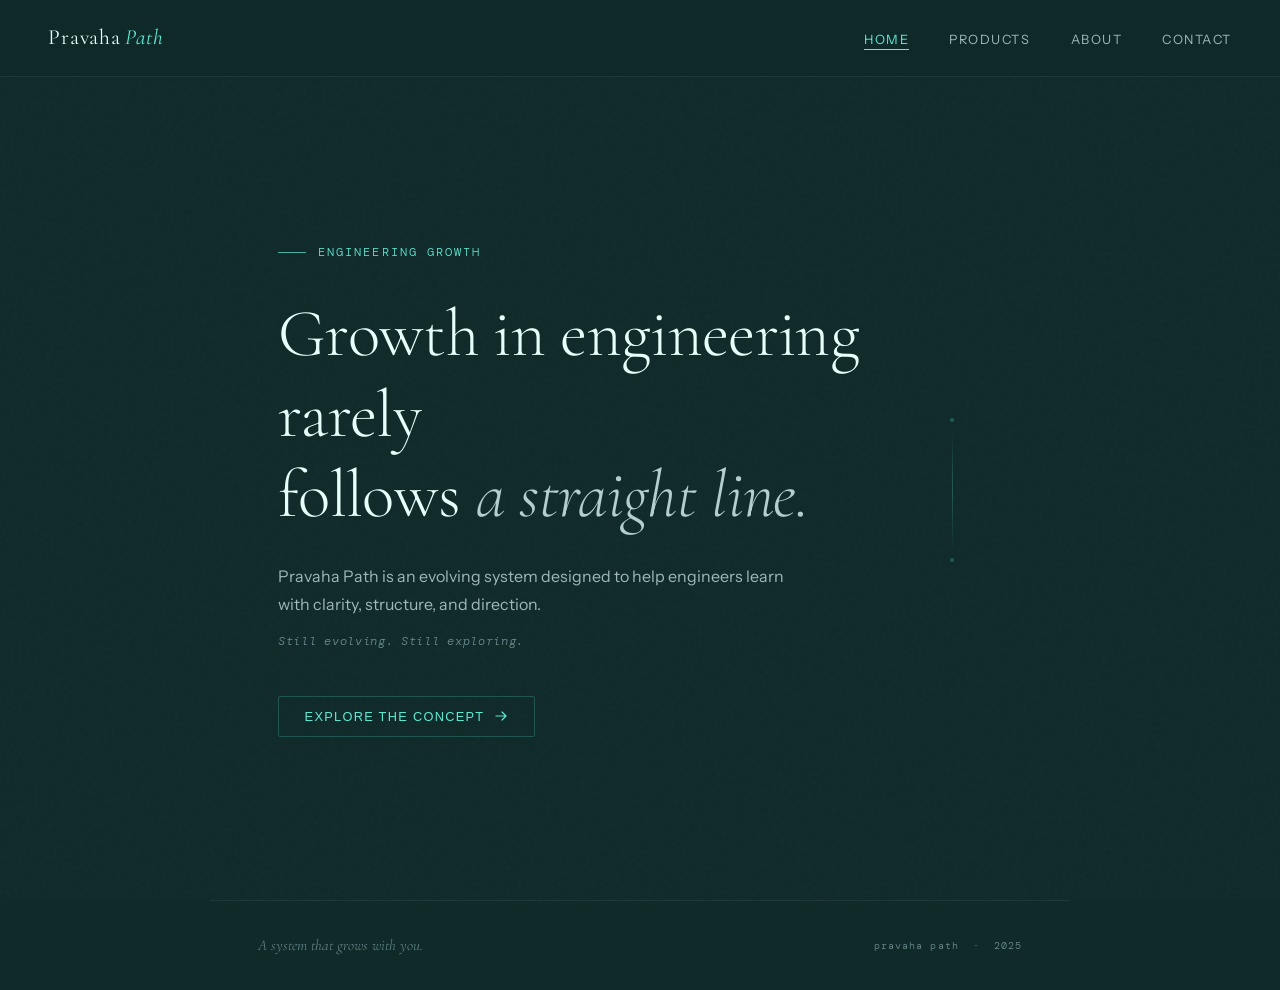
==== index.html @ e217cc65 "Update" ====
<!DOCTYPE html>
<html lang="en">
<head>
  <meta charset="UTF-8" />
  <meta name="viewport" content="width=device-width, initial-scale=1.0" />
  <title>Pravaha Path — Engineering Growth</title>
  <link rel="preconnect" href="https://fonts.googleapis.com" />
  <link rel="preconnect" href="https://fonts.gstatic.com" crossorigin />
  <link href="https://fonts.googleapis.com/css2?family=Cormorant+Garamond:ital,wght@0,300;0,400;0,500;1,300;1,400&family=DM+Mono:ital,wght@0,300;0,400;1,300&family=Instrument+Sans:wght@300;400;500&display=swap" rel="stylesheet" />

  <style>
    *, *::before, *::after {
      box-sizing: border-box;
      margin: 0;
      padding: 0;
    }

    :root {
      --bg:        #102A2A;
      --surface:   #163636;
      --surface2:  #122f2f;
      --border:    rgba(148, 163, 184, 0.12);
      --accent:    #5EEAD4;
      --accent-dim:#3ecfb8;
      --muted:     #9FB7B9;
      --muted2:    #6B8C8E;
      --text:      #E6FFFA;
      --text-soft: #B2CECE;
      --glow:      rgba(94, 234, 212, 0.06);
    }

    html { scroll-behavior: smooth; }

    body {
      font-family: 'Instrument Sans', sans-serif;
      background: var(--bg);
      color: var(--text);
      min-height: 100vh;
      overflow-x: hidden;
      line-height: 1.65;
    }

    /* ── Noise texture overlay ── */
    body::before {
      content: '';
      position: fixed;
      inset: 0;
      background-image: url("data:image/svg+xml,%3Csvg viewBox='0 0 256 256' xmlns='http://www.w3.org/2000/svg'%3E%3Cfilter id='n'%3E%3CfeTurbulence type='fractalNoise' baseFrequency='0.9' numOctaves='4' stitchTiles='stitch'/%3E%3C/filter%3E%3Crect width='100%25' height='100%25' filter='url(%23n)' opacity='0.035'/%3E%3C/svg%3E");
      pointer-events: none;
      z-index: 0;
      opacity: 0.6;
    }

    /* ── Scrollbar ── */
    ::-webkit-scrollbar { width: 4px; }
    ::-webkit-scrollbar-track { background: var(--bg); }
    ::-webkit-scrollbar-thumb { background: var(--border); border-radius: 2px; }

    /* ══════════════════════════════════════
       NAVBAR
    ══════════════════════════════════════ */
    nav {
      position: fixed;
      top: 0; left: 0; right: 0;
      z-index: 100;
      display: flex;
      align-items: center;
      justify-content: space-between;
      padding: 1.25rem 3rem;
      border-bottom: 1px solid var(--border);
      background: rgba(16, 42, 42, 0.85);
      backdrop-filter: blur(14px);
      -webkit-backdrop-filter: blur(14px);
      transition: padding 0.3s ease;
    }

    .nav-logo {
      font-family: 'Cormorant Garamond', serif;
      font-size: 1.35rem;
      font-weight: 400;
      letter-spacing: 0.04em;
      color: var(--text);
      text-decoration: none;
      display: flex;
      align-items: baseline;
      gap: 0.25rem;
    }

    .nav-logo span {
      color: var(--accent);
      font-style: italic;
    }

    .nav-links {
      display: flex;
      gap: 2.5rem;
      list-style: none;
    }

    .nav-links a {
      font-size: 0.8rem;
      font-weight: 400;
      letter-spacing: 0.12em;
      text-transform: uppercase;
      color: var(--muted);
      text-decoration: none;
      transition: color 0.2s ease;
      position: relative;
    }

    .nav-links a::after {
      content: '';
      position: absolute;
      bottom: -3px;
      left: 0;
      width: 0;
      height: 1px;
      background: var(--accent);
      transition: width 0.3s ease;
    }

    .nav-links a:hover { color: var(--text); }
    .nav-links a:hover::after { width: 100%; }
    .nav-links a.active { color: var(--accent); }
    .nav-links a.active::after { width: 100%; }

    /* ══════════════════════════════════════
       PAGE SYSTEM
    ══════════════════════════════════════ */
    .page {
      display: none;
      min-height: 100vh;
      padding-top: 5rem;
      position: relative;
      z-index: 1;
      animation: fadeIn 0.45s ease forwards;
    }

    .page.active { display: block; }

    @keyframes fadeIn {
      from { opacity: 0; transform: translateY(12px); }
      to   { opacity: 1; transform: translateY(0); }
    }

    /* ══════════════════════════════════════
       HOME PAGE
    ══════════════════════════════════════ */
    .hero {
      min-height: calc(100vh - 5rem);
      display: flex;
      flex-direction: column;
      justify-content: center;
      align-items: flex-start;
      padding: 0 3rem;
      max-width: 820px;
      margin: 0 auto;
    }

    .hero-eyebrow {
      font-family: 'DM Mono', monospace;
      font-size: 0.72rem;
      font-weight: 300;
      letter-spacing: 0.18em;
      text-transform: uppercase;
      color: var(--accent);
      margin-bottom: 2rem;
      display: flex;
      align-items: center;
      gap: 0.75rem;
    }

    .hero-eyebrow::before {
      content: '';
      display: inline-block;
      width: 28px;
      height: 1px;
      background: var(--accent);
      opacity: 0.7;
    }

    .hero-title {
      font-family: 'Cormorant Garamond', serif;
      font-size: clamp(2.4rem, 5.5vw, 4.2rem);
      font-weight: 300;
      line-height: 1.2;
      color: var(--text);
      margin-bottom: 1.6rem;
      letter-spacing: -0.01em;
    }

    .hero-title em {
      font-style: italic;
      color: var(--text-soft);
    }

    .hero-subtitle {
      font-size: 1rem;
      font-weight: 300;
      color: var(--muted);
      max-width: 520px;
      margin-bottom: 0.9rem;
      line-height: 1.75;
    }

    .hero-whisper {
      font-family: 'DM Mono', monospace;
      font-size: 0.72rem;
      font-weight: 300;
      color: var(--muted2);
      letter-spacing: 0.06em;
      margin-bottom: 2.8rem;
      font-style: italic;
    }

    .btn-primary {
      display: inline-flex;
      align-items: center;
      gap: 0.6rem;
      font-size: 0.8rem;
      font-weight: 500;
      letter-spacing: 0.1em;
      text-transform: uppercase;
      color: var(--accent);
      text-decoration: none;
      border: 1px solid rgba(94, 234, 212, 0.22);
      padding: 0.75rem 1.6rem;
      border-radius: 2px;
      background: transparent;
      cursor: pointer;
      transition: all 0.25s ease;
      position: relative;
      overflow: hidden;
    }

    .btn-primary::before {
      content: '';
      position: absolute;
      inset: 0;
      background: var(--glow);
      opacity: 0;
      transition: opacity 0.25s ease;
    }

    .btn-primary:hover::before { opacity: 1; }
    .btn-primary:hover {
      border-color: rgba(94, 234, 212, 0.45);
      color: var(--text);
    }

    .btn-primary svg {
      transition: transform 0.2s ease;
    }
    .btn-primary:hover svg { transform: translateX(4px); }

    /* Decorative vertical line */
    .hero-deco {
      position: absolute;
      right: 6rem;
      top: 50%;
      transform: translateY(-50%);
      display: flex;
      flex-direction: column;
      align-items: center;
      gap: 0.5rem;
      opacity: 0.25;
    }

    .hero-deco-line {
      width: 1px;
      height: 120px;
      background: linear-gradient(to bottom, transparent, var(--accent), transparent);
    }

    .hero-deco-dot {
      width: 4px;
      height: 4px;
      border-radius: 50%;
      background: var(--accent);
    }

    /* ══════════════════════════════════════
       SECTION WRAPPERS
    ══════════════════════════════════════ */
    .section {
      max-width: 860px;
      margin: 0 auto;
      padding: 5rem 3rem;
    }

    .section-label {
      font-family: 'DM Mono', monospace;
      font-size: 0.68rem;
      font-weight: 300;
      letter-spacing: 0.2em;
      text-transform: uppercase;
      color: var(--accent);
      margin-bottom: 3rem;
      display: flex;
      align-items: center;
      gap: 0.75rem;
    }

    .section-label::before {
      content: '';
      width: 20px;
      height: 1px;
      background: var(--accent);
      opacity: 0.6;
    }

    /* ══════════════════════════════════════
       EXPLORATIONS PAGE
    ══════════════════════════════════════ */
    .projects-header {
      margin-bottom: 1rem;
    }

    .projects-title {
      font-family: 'Cormorant Garamond', serif;
      font-size: clamp(1.8rem, 3.5vw, 2.8rem);
      font-weight: 300;
      color: var(--text);
      margin-bottom: 0.75rem;
    }

    .projects-desc {
      font-size: 0.9rem;
      color: var(--muted);
      max-width: 480px;
      line-height: 1.75;
    }

    .projects-grid {
      display: grid;
      grid-template-columns: 1fr;
      margin-top: 3.5rem;
      border: 1px solid var(--border);
    }

    /* ── Accordion card ── */
    .project-card {
      background: var(--surface);
      border-bottom: 1px solid var(--border);
      position: relative;
      cursor: pointer;
      transition: background 0.3s ease, border-color 0.3s ease,
                  box-shadow 0.3s ease;
      outline: none;
    }

    .project-card:last-child { border-bottom: none; }

    /* left accent bar */
    .project-card::before {
      content: '';
      position: absolute;
      left: 0; top: 0; bottom: 0;
      width: 2px;
      background: var(--accent);
      opacity: 0;
      transition: opacity 0.3s ease;
    }

    .project-card:hover { background: var(--surface2); }
    .project-card:hover::before { opacity: 0.5; }

    .project-card.open {
      background: var(--surface2);
      box-shadow: inset 0 0 0 1px rgba(94, 234, 212, 0.15),
                  0 0 24px rgba(94, 234, 212, 0.04);
    }

    .project-card.open::before { opacity: 1; }

    /* ── Card header (always visible) ── */
    .card-header {
      display: flex;
      align-items: center;
      justify-content: space-between;
      gap: 1.5rem;
      padding: 2rem 2.5rem;
    }

    .card-header-left { flex: 1; }

    .card-number {
      font-family: 'DM Mono', monospace;
      font-size: 0.65rem;
      font-weight: 300;
      color: var(--muted2);
      letter-spacing: 0.12em;
      margin-bottom: 0.6rem;
    }

    .card-title {
      font-family: 'Cormorant Garamond', serif;
      font-size: 1.35rem;
      font-weight: 400;
      color: var(--text);
      letter-spacing: 0.01em;
      margin-bottom: 0.4rem;
    }

    .card-tagline {
      font-size: 0.82rem;
      color: var(--muted);
      font-style: italic;
      line-height: 1.55;
    }

    /* ── Chevron toggle ── */
    .card-chevron {
      width: 28px;
      height: 28px;
      display: flex;
      align-items: center;
      justify-content: center;
      flex-shrink: 0;
      color: var(--muted2);
      transition: transform 0.35s ease, color 0.25s ease;
    }

    .project-card.open .card-chevron {
      transform: rotate(180deg);
      color: var(--accent);
    }

    /* ── Expandable body ── */
    .card-body {
      display: grid;
      grid-template-rows: 0fr;
      transition: grid-template-rows 0.38s ease;
    }

    .project-card.open .card-body {
      grid-template-rows: 1fr;
    }

    .card-body-inner {
      overflow: hidden;
    }

    .card-body-content {
      padding: 0 2.5rem 1.8rem;
      display: flex;
      flex-direction: column;
      gap: 1rem;
      opacity: 0;
      transform: translateY(6px);
      transition: opacity 0.3s ease 0.08s, transform 0.3s ease 0.08s;
    }

    .project-card.open .card-body-content {
      opacity: 1;
      transform: translateY(0);
    }

    .card-desc {
      font-size: 0.875rem;
      color: var(--muted);
      line-height: 1.78;
      max-width: 520px;
    }

    .card-status {
      display: inline-flex;
      align-items: center;
      gap: 0.45rem;
      font-family: 'DM Mono', monospace;
      font-size: 0.65rem;
      color: var(--muted2);
      letter-spacing: 0.08em;
    }

    .card-status::before {
      content: '';
      width: 5px;
      height: 5px;
      border-radius: 50%;
      background: var(--accent);
      opacity: 0.45;
      animation: pulse 2.5s ease infinite;
    }

    @keyframes pulse {
      0%, 100% { opacity: 0.45; }
      50%       { opacity: 0.9; }
    }

    .projects-more {
      margin-top: 2.5rem;
      font-family: 'DM Mono', monospace;
      font-size: 0.7rem;
      font-weight: 300;
      color: var(--muted2);
      font-style: italic;
      letter-spacing: 0.06em;
    }

    /* ══════════════════════════════════════
       ABOUT PAGE
    ══════════════════════════════════════ */
    .about-body {
      max-width: 600px;
    }

    .about-title {
      font-family: 'Cormorant Garamond', serif;
      font-size: clamp(1.8rem, 3.5vw, 2.8rem);
      font-weight: 300;
      color: var(--text);
      margin-bottom: 2.5rem;
      line-height: 1.3;
    }

    .about-text {
      font-size: 0.95rem;
      color: var(--muted);
      line-height: 1.85;
      margin-bottom: 1.25rem;
    }

    .about-text strong {
      color: var(--text-soft);
      font-weight: 400;
    }

    .about-divider {
      width: 40px;
      height: 1px;
      background: var(--border);
      margin: 2.5rem 0;
    }

    .about-creator {
      font-family: 'DM Mono', monospace;
      font-size: 0.75rem;
      font-weight: 300;
      color: var(--muted2);
      letter-spacing: 0.08em;
    }

    .about-creator span {
      color: var(--muted);
    }

    .about-link {
      display: inline-flex;
      align-items: center;
      gap: 0.5rem;
      margin-top: 2rem;
      font-size: 0.85rem;
      color: var(--accent);
      text-decoration: none;
      letter-spacing: 0.04em;
      transition: gap 0.2s ease, opacity 0.2s ease;
      border-bottom: 1px solid rgba(45, 212, 191, 0.2);
      padding-bottom: 2px;
    }

    .about-link:hover {
      gap: 0.8rem;
      opacity: 0.85;
    }

    /* ══════════════════════════════════════
       CONTACT PAGE
    ══════════════════════════════════════ */
    .contact-title {
      font-family: 'Cormorant Garamond', serif;
      font-size: clamp(1.8rem, 3.5vw, 2.8rem);
      font-weight: 300;
      color: var(--text);
      margin-bottom: 0.75rem;
    }

    .contact-desc {
      font-size: 0.875rem;
      color: var(--muted);
      margin-bottom: 3rem;
      line-height: 1.7;
    }

    .contact-links {
      display: flex;
      flex-direction: column;
      gap: 0.75rem;
      margin-bottom: 3.5rem;
    }

    .contact-link-item {
      display: flex;
      align-items: center;
      gap: 1rem;
      padding: 1rem 1.4rem;
      background: var(--surface);
      border: 1px solid var(--border);
      border-radius: 2px;
      text-decoration: none;
      cursor: pointer;
      transition: all 0.2s ease;
      max-width: 360px;
      color: inherit;
    }

    .contact-link-item:hover {
      background: var(--surface2);
      border-color: rgba(94, 234, 212, 0.25);
    }

    .contact-link-icon {
      width: 32px;
      height: 32px;
      display: flex;
      align-items: center;
      justify-content: center;
      border-radius: 2px;
      background: var(--glow);
      border: 1px solid var(--border);
      flex-shrink: 0;
    }

    .contact-link-icon svg {
      width: 14px;
      height: 14px;
      color: var(--accent);
    }

    .contact-link-info { flex: 1; }

    .contact-link-label {
      font-family: 'DM Mono', monospace;
      font-size: 0.65rem;
      color: var(--muted2);
      letter-spacing: 0.1em;
      text-transform: uppercase;
      margin-bottom: 0.15rem;
    }

    .contact-link-value {
      font-size: 0.85rem;
      color: var(--text-soft);
      font-weight: 400;
    }

    .contact-arrow {
      color: var(--muted2);
      transition: color 0.2s, transform 0.2s;
    }

    .contact-link-item:hover .contact-arrow {
      color: var(--accent);
      transform: translateX(3px);
    }

    /* Feedback form */
    .feedback-section {
      margin-top: 1rem;
    }

    .feedback-label {
      font-family: 'DM Mono', monospace;
      font-size: 0.68rem;
      letter-spacing: 0.15em;
      text-transform: uppercase;
      color: var(--muted2);
      margin-bottom: 1rem;
      display: block;
    }

    .feedback-textarea {
      width: 100%;
      max-width: 480px;
      min-height: 120px;
      background: var(--surface);
      border: 1px solid var(--border);
      border-radius: 2px;
      color: var(--text);
      font-family: 'Instrument Sans', sans-serif;
      font-size: 0.875rem;
      font-weight: 300;
      padding: 1rem 1.2rem;
      resize: vertical;
      outline: none;
      transition: border-color 0.2s ease;
      line-height: 1.65;
    }

    .feedback-textarea::placeholder { color: var(--muted2); }

    .feedback-textarea:focus {
      border-color: rgba(45, 212, 191, 0.35);
    }

    .feedback-btn {
      display: inline-flex;
      align-items: center;
      gap: 0.6rem;
      margin-top: 1rem;
      font-size: 0.78rem;
      font-weight: 500;
      letter-spacing: 0.1em;
      text-transform: uppercase;
      color: var(--accent);
      border: 1px solid rgba(45, 212, 191, 0.25);
      padding: 0.65rem 1.4rem;
      border-radius: 2px;
      background: transparent;
      cursor: pointer;
      transition: all 0.2s ease;
      font-family: 'Instrument Sans', sans-serif;
    }

    .feedback-btn:hover {
      background: var(--glow);
      border-color: rgba(94, 234, 212, 0.5);
    }

    .feedback-hint {
      margin-top: 1.25rem;
      font-family: 'DM Mono', monospace;
      font-size: 0.68rem;
      font-weight: 300;
      color: var(--muted2);
      font-style: italic;
      letter-spacing: 0.05em;
    }

    /* ══════════════════════════════════════
       FOOTER
    ══════════════════════════════════════ */
    .footer {
      border-top: 1px solid var(--border);
      padding: 2rem 3rem;
      max-width: 860px;
      margin: 0 auto;
      display: flex;
      align-items: center;
      justify-content: space-between;
      gap: 1rem;
      flex-wrap: wrap;
    }

    .footer-left {
      font-family: 'Cormorant Garamond', serif;
      font-size: 0.95rem;
      font-weight: 300;
      color: var(--muted2);
      font-style: italic;
    }

    .footer-right {
      font-family: 'DM Mono', monospace;
      font-size: 0.65rem;
      font-weight: 300;
      color: var(--muted2);
      letter-spacing: 0.1em;
    }

    /* ══════════════════════════════════════
       HAMBURGER (mobile)
    ══════════════════════════════════════ */
    .hamburger {
      display: none;
      flex-direction: column;
      gap: 5px;
      cursor: pointer;
      padding: 4px;
    }

    .hamburger span {
      width: 22px;
      height: 1px;
      background: var(--muted);
      transition: all 0.25s ease;
    }

    /* ══════════════════════════════════════
       RESPONSIVE
    ══════════════════════════════════════ */
    @media (max-width: 700px) {
      nav { padding: 1rem 1.5rem; }
      .hero { padding: 0 1.5rem; }
      .section { padding: 3.5rem 1.5rem; }
      .footer { padding: 1.5rem; }
      .hero-deco { display: none; }

      .nav-links {
        display: none;
        position: fixed;
        top: 60px;
        left: 0; right: 0;
        flex-direction: column;
        background: rgba(11, 46, 43, 0.97);
        backdrop-filter: blur(14px);
        padding: 2rem 1.5rem;
        gap: 1.5rem;
        border-bottom: 1px solid var(--border);
      }

      .nav-links.open { display: flex; }
      .hamburger { display: flex; }

      .contact-link-item { max-width: 100%; }
      .feedback-textarea { max-width: 100%; }
    }
  </style>
</head>
<body>

  <!-- ── NAVBAR ── -->
  <nav id="navbar">
    <a class="nav-logo" href="javascript:void(0)" onclick="showPage('home')">
      Pravaha <span>Path</span>
    </a>

    <ul class="nav-links" id="navLinks">
      <li><a href="javascript:void(0)" onclick="showPage('home')"    id="nav-home"     class="active">Home</a></li>
      <li><a href="javascript:void(0)" onclick="showPage('projects')" id="nav-projects">Products</a></li>
      <li><a href="javascript:void(0)" onclick="showPage('about')"   id="nav-about">About</a></li>
      <li><a href="javascript:void(0)" onclick="showPage('contact')" id="nav-contact">Contact</a></li>
    </ul>

    <div class="hamburger" id="hamburger" onclick="toggleMenu()">
      <span></span><span></span><span></span>
    </div>
  </nav>

  <!-- ══════════════════════════════════════
       HOME PAGE
  ══════════════════════════════════════ -->
  <div class="page active" id="page-home">
    <section class="hero" style="position:relative;">
      <div class="hero-eyebrow">Engineering Growth</div>

      <h1 class="hero-title">
        Growth in engineering rarely<br>follows <em>a straight line.</em>
      </h1>

      <p class="hero-subtitle">
        Pravaha Path is an evolving system designed to help engineers learn with clarity, structure, and direction.
      </p>

      <p class="hero-whisper">Still evolving. Still exploring.</p>

      <button class="btn-primary" onclick="showPage('projects')">
        Explore the Concept
        <svg width="14" height="14" viewBox="0 0 14 14" fill="none">
          <path d="M2 7h10M8 3l4 4-4 4" stroke="currentColor" stroke-width="1.2" stroke-linecap="round" stroke-linejoin="round"/>
        </svg>
      </button>

      <div class="hero-deco">
        <div class="hero-deco-dot"></div>
        <div class="hero-deco-line"></div>
        <div class="hero-deco-dot"></div>
      </div>
    </section>

    <footer class="footer">
      <div class="footer-left">A system that grows with you.</div>
      <div class="footer-right">pravaha path &nbsp;·&nbsp; 2025</div>
    </footer>
  </div>

  <!-- ══════════════════════════════════════
       PRODUCTS PAGE
  ══════════════════════════════════════ -->
  <div class="page" id="page-projects">
    <div class="section">
      <div class="section-label">Products</div>

      <div class="projects-header">
        <h2 class="projects-title">Systems being<br><em style="font-family:'Cormorant Garamond',serif; font-style:italic; font-weight:300; color:var(--text-soft);">slowly shaped.</em></h2>
        <p class="projects-desc">Each of these is a product in formation — not yet complete, but moving in a clear direction.</p>
      </div>

      <div class="projects-grid">

        <div class="project-card" onclick="toggleCard(this)">
          <div class="card-header">
            <div class="card-header-left">
              <div class="card-number">01 &nbsp;/&nbsp; product</div>
              <h3 class="card-title">Learning Path</h3>
              <p class="card-tagline">A system for finding direction in engineering growth.</p>
            </div>
            <div class="card-chevron">
              <svg width="16" height="16" viewBox="0 0 16 16" fill="none">
                <path d="M3 6l5 5 5-5" stroke="currentColor" stroke-width="1.3" stroke-linecap="round" stroke-linejoin="round"/>
              </svg>
            </div>
          </div>
          <div class="card-body">
            <div class="card-body-inner">
              <div class="card-body-content">
                <p class="card-desc">An evolving product that helps engineers understand not just what to learn next — but why that direction makes sense for where they currently are. Growth with orientation, not just volume.</p>
                <div class="card-status">still evolving</div>
              </div>
            </div>
          </div>
        </div>

        <div class="project-card" onclick="toggleCard(this)">
          <div class="card-header">
            <div class="card-header-left">
              <div class="card-number">02 &nbsp;/&nbsp; product</div>
              <h3 class="card-title">Interview Preparation</h3>
              <p class="card-tagline">Clarity over recall. Pattern over pressure.</p>
            </div>
            <div class="card-chevron">
              <svg width="16" height="16" viewBox="0 0 16 16" fill="none">
                <path d="M3 6l5 5 5-5" stroke="currentColor" stroke-width="1.3" stroke-linecap="round" stroke-linejoin="round"/>
              </svg>
            </div>
          </div>
          <div class="card-body">
            <div class="card-body-inner">
              <div class="card-body-content">
                <p class="card-desc">A product built around the idea that preparation is less about what you remember and more about how you think. Designed to shift the relationship with high-stakes moments from anxiety toward quiet confidence.</p>
                <div class="card-status">still evolving</div>
              </div>
            </div>
          </div>
        </div>

        <div class="project-card" onclick="toggleCard(this)">
          <div class="card-header">
            <div class="card-header-left">
              <div class="card-number">03 &nbsp;/&nbsp; product</div>
              <h3 class="card-title">Knowledge Map</h3>
              <p class="card-tagline">Understanding how what you know is connected.</p>
            </div>
            <div class="card-chevron">
              <svg width="16" height="16" viewBox="0 0 16 16" fill="none">
                <path d="M3 6l5 5 5-5" stroke="currentColor" stroke-width="1.3" stroke-linecap="round" stroke-linejoin="round"/>
              </svg>
            </div>
          </div>
          <div class="card-body">
            <div class="card-body-inner">
              <div class="card-body-content">
                <p class="card-desc">A product that treats engineering knowledge as a living structure — where gaps are not failures but signals, and where the connections between ideas matter as much as the ideas themselves.</p>
                <div class="card-status">still evolving</div>
              </div>
            </div>
          </div>
        </div>

      </div>

      <p class="projects-more">Some systems are still undefined.</p>
    </div>

    <footer class="footer">
      <div class="footer-left">Every system begins as a question.</div>
      <div class="footer-right">pravaha path &nbsp;·&nbsp; 2025</div>
    </footer>
  </div>

  <!-- ══════════════════════════════════════
       ABOUT PAGE
  ══════════════════════════════════════ -->
  <div class="page" id="page-about">
    <div class="section">
      <div class="section-label">The reason this exists</div>

      <div class="about-body">
        <h2 class="about-title">Why Pravaha Path?</h2>

        <p class="about-text">
          Learning engineering is often <strong>fragmented</strong>.<br>
          There are tutorials, courses, and documentation — but very little guidance on how concepts connect together over time.
        </p>

        <p class="about-text">
          Pravaha Path is an attempt to explore a more structured approach to engineering growth. Not as a platform. But as a <strong>system that evolves with the learner.</strong>
        </p>

        <p class="about-text">
          The name comes from the idea of flow — a current that moves with intention, not just speed. Engineering growth, when given the right structure, can feel like that.
        </p>

        <div class="about-divider"></div>

        <p class="about-creator">
          Created by &nbsp;<span>Devaharsha M</span>
        </p>

        <a class="about-link" href="https://prajnaedge.dev/#page-about" rel="noopener noreferrer">
          Explore the systems-thinking side
          <svg width="14" height="14" viewBox="0 0 14 14" fill="none">
            <path d="M2 7h10M8 3l4 4-4 4" stroke="currentColor" stroke-width="1.2" stroke-linecap="round" stroke-linejoin="round"/>
          </svg>
        </a>
      </div>
    </div>

    <footer class="footer">
      <div class="footer-left">Structure gives growth a direction.</div>
      <div class="footer-right">pravaha path &nbsp;·&nbsp; 2025</div>
    </footer>
  </div>

  <!-- ══════════════════════════════════════
       CONTACT PAGE
  ══════════════════════════════════════ -->
  <div class="page" id="page-contact">
    <div class="section">
      <div class="section-label">Feedback & Thoughts</div>

      <h2 class="contact-title">Feedback &amp; Thoughts</h2>
      <p class="contact-desc">Pravaha Path is still evolving.<br>Suggestions, ideas, and reflections are always welcome.</p>

      <div class="feedback-section">
        <label class="feedback-label" for="feedback-input">Your thoughts</label>
        <textarea
          id="feedback-input"
          class="feedback-textarea"
          placeholder="A concept, a question, or something you've been exploring..."
        ></textarea>
        <br>
        <button class="feedback-btn" onclick="sendFeedback()">
          <svg width="13" height="13" viewBox="0 0 13 13" fill="none">
            <path d="M1 6.5h11M7.5 2.5l4 4-4 4" stroke="currentColor" stroke-width="1.2" stroke-linecap="round" stroke-linejoin="round"/>
          </svg>
          Send Feedback
        </button>
        <p class="feedback-hint">Some systems improve through iteration.</p>
      </div>

    </div>

    <footer class="footer">
      <div class="footer-left">Good ideas deserve good conversations.</div>
      <div class="footer-right">pravaha path &nbsp;·&nbsp; 2025</div>
    </footer>
  </div>

  <!-- ── JS ── -->
  <script>
    const pages = ['home', 'projects', 'about', 'contact'];

    function showPage(id) {
      pages.forEach(p => {
        document.getElementById('page-' + p).classList.remove('active');
        document.getElementById('nav-' + p).classList.remove('active');
      });

      document.getElementById('page-' + id).classList.add('active');
      document.getElementById('nav-' + id).classList.add('active');

      // Scroll to top
      window.scrollTo({ top: 0, behavior: 'smooth' });

      // Close mobile menu
      document.getElementById('navLinks').classList.remove('open');

      return false;
    }

    function toggleMenu() {
      document.getElementById('navLinks').classList.toggle('open');
    }

    function toggleCard(card) {
      const isOpen = card.classList.contains('open');
      // Close all cards first
      document.querySelectorAll('.project-card').forEach(c => c.classList.remove('open'));
      // If it wasn't open, open it
      if (!isOpen) card.classList.add('open');
    }

    function sendFeedback() {
      const body = document.getElementById('feedback-input').value.trim();
      if (!body) {
        alert('Please enter feedback before submitting.');
        document.getElementById('feedback-input').focus();
        return;
      }
      const subject = encodeURIComponent('Pravaha Path Feedback');
      const encodedBody = encodeURIComponent(body);
      const mailtoLink = `mailto:hello@pravahpath.dev?subject=${subject}&body=${encodedBody}`;
      window.open(mailtoLink, '_blank');
    }
  </script>

</body>
</html>
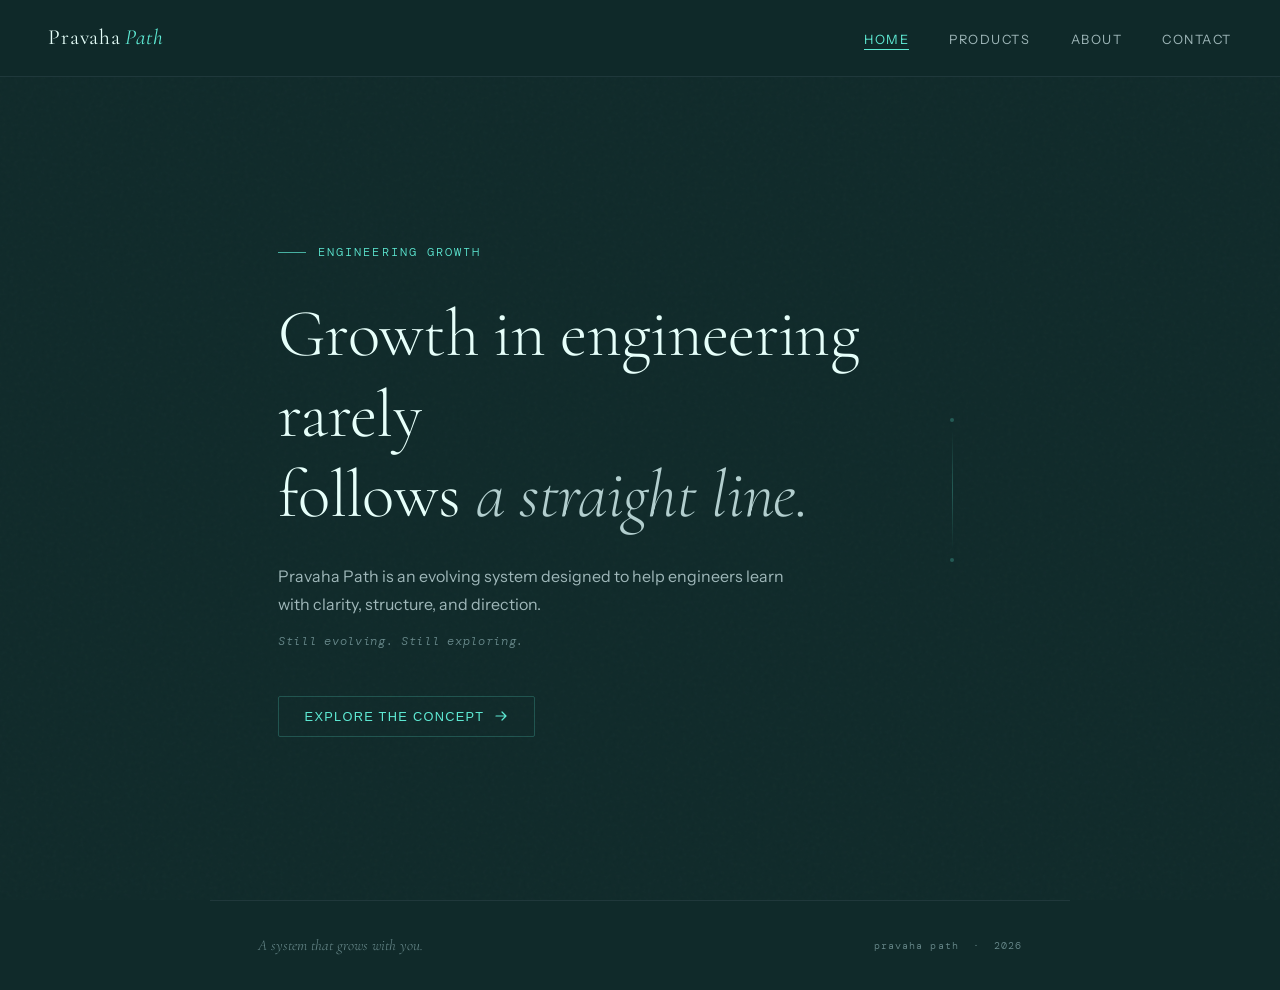
==== commit acd81626: "Modified UI" ====
--- a/index.html
+++ b/index.html
@@ -860,7 +860,7 @@
 
     <footer class="footer">
       <div class="footer-left">A system that grows with you.</div>
-      <div class="footer-right">pravaha path &nbsp;·&nbsp; 2025</div>
+      <div class="footer-right">pravaha path &nbsp;·&nbsp; 2026</div>
     </footer>
   </div>
 
@@ -954,7 +954,7 @@
 
     <footer class="footer">
       <div class="footer-left">Every system begins as a question.</div>
-      <div class="footer-right">pravaha path &nbsp;·&nbsp; 2025</div>
+      <div class="footer-right">pravaha path &nbsp;·&nbsp; 2026</div>
     </footer>
   </div>
 
@@ -998,7 +998,7 @@
 
     <footer class="footer">
       <div class="footer-left">Structure gives growth a direction.</div>
-      <div class="footer-right">pravaha path &nbsp;·&nbsp; 2025</div>
+      <div class="footer-right">pravaha path &nbsp;·&nbsp; 2026</div>
     </footer>
   </div>
 
@@ -1033,7 +1033,7 @@
 
     <footer class="footer">
       <div class="footer-left">Good ideas deserve good conversations.</div>
-      <div class="footer-right">pravaha path &nbsp;·&nbsp; 2025</div>
+      <div class="footer-right">pravaha path &nbsp;·&nbsp; 2026</div>
     </footer>
   </div>
 
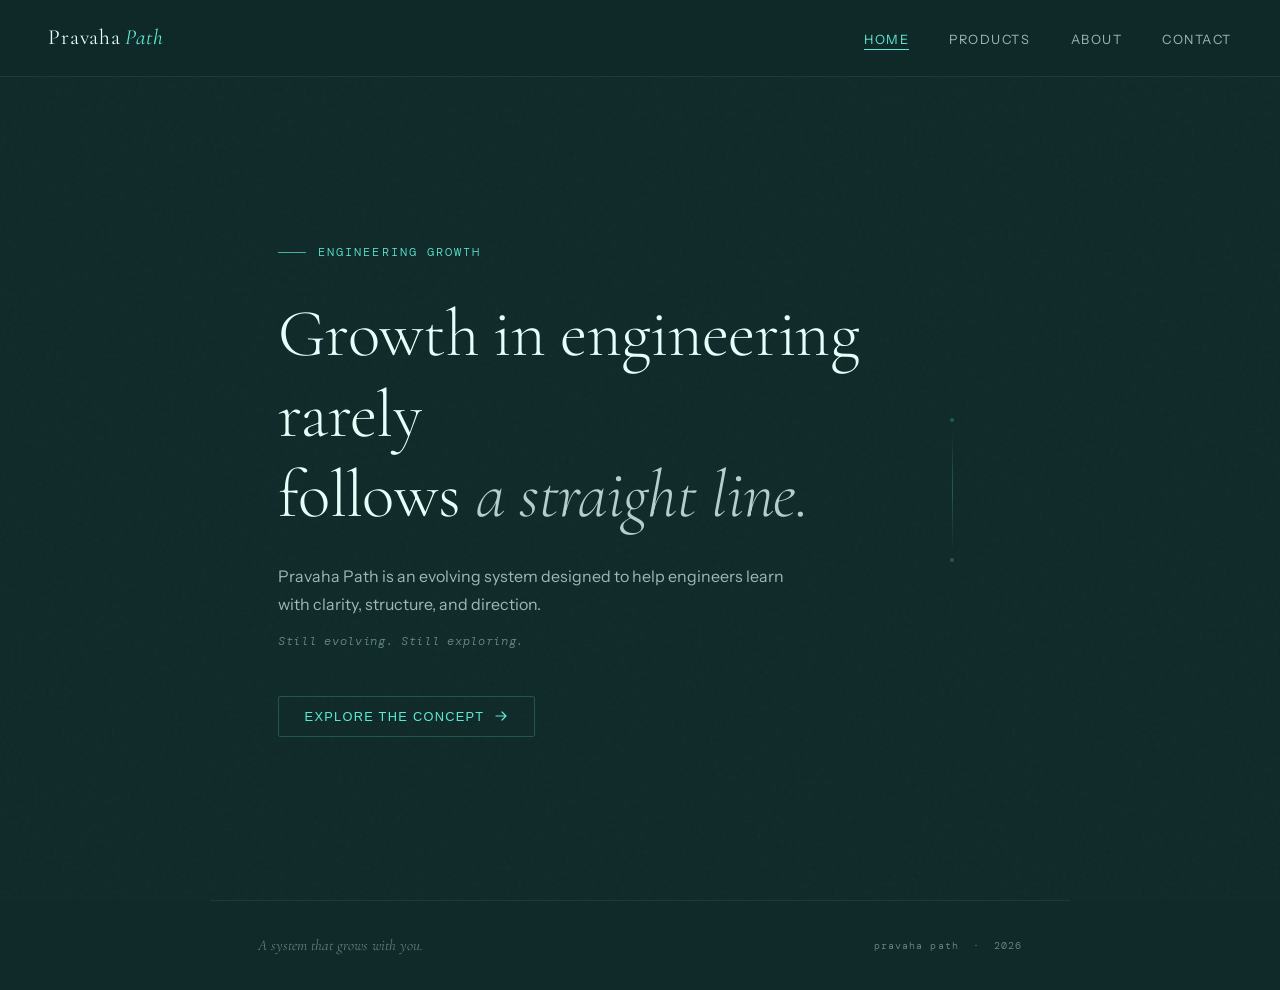
==== commit 1dc02af9: "Modified UI" ====
--- a/index.html
+++ b/index.html
@@ -279,9 +279,7 @@
       background: var(--accent);
     }
 
-    /* ══════════════════════════════════════
-       SECTION WRAPPERS
-    ══════════════════════════════════════ */
+    /* ── SECTION WRAPPERS ── */
     .section {
       max-width: 860px;
       margin: 0 auto;
@@ -310,7 +308,7 @@
     }
 
     /* ══════════════════════════════════════
-       EXPLORATIONS PAGE
+       EXPLORATIONS (PRODUCTS) PAGE
     ══════════════════════════════════════ */
     .projects-header {
       margin-bottom: 1rem;
@@ -344,14 +342,12 @@
       border-bottom: 1px solid var(--border);
       position: relative;
       cursor: pointer;
-      transition: background 0.3s ease, border-color 0.3s ease,
-                  box-shadow 0.3s ease;
+      transition: background 0.3s ease, border-color 0.3s ease, box-shadow 0.3s ease;
       outline: none;
     }
 
     .project-card:last-child { border-bottom: none; }
 
-    /* left accent bar */
     .project-card::before {
       content: '';
       position: absolute;
@@ -367,13 +363,11 @@
 
     .project-card.open {
       background: var(--surface2);
-      box-shadow: inset 0 0 0 1px rgba(94, 234, 212, 0.15),
-                  0 0 24px rgba(94, 234, 212, 0.04);
+      box-shadow: inset 0 0 0 1px rgba(94, 234, 212, 0.15), 0 0 24px rgba(94, 234, 212, 0.04);
     }
 
     .project-card.open::before { opacity: 1; }
 
-    /* ── Card header (always visible) ── */
     .card-header {
       display: flex;
       align-items: center;
@@ -409,7 +403,6 @@
       line-height: 1.55;
     }
 
-    /* ── Chevron toggle ── */
     .card-chevron {
       width: 28px;
       height: 28px;
@@ -426,7 +419,7 @@
       color: var(--accent);
     }
 
-    /* ── Expandable body ── */
+    /* ── Expandable system smooth fix ── */
     .card-body {
       display: grid;
       grid-template-rows: 0fr;
@@ -439,13 +432,14 @@
 
     .card-body-inner {
       overflow: hidden;
+      min-height: 0;
     }
 
     .card-body-content {
-      padding: 0 2.5rem 1.8rem;
+      padding: 0 2.5rem 2.2rem;
       display: flex;
       flex-direction: column;
-      gap: 1rem;
+      gap: 1.25rem;
       opacity: 0;
       transform: translateY(6px);
       transition: opacity 0.3s ease 0.08s, transform 0.3s ease 0.08s;
@@ -460,7 +454,52 @@
       font-size: 0.875rem;
       color: var(--muted);
       line-height: 1.78;
-      max-width: 520px;
+      max-width: 560px;
+    }
+
+    /* ── NEW: Curious AI Interactive Micro-Previews ── */
+    .ai-preview-box {
+      font-family: 'DM Mono', monospace;
+      background: rgba(16, 42, 42, 0.4);
+      border: 1px dashed rgba(94, 234, 212, 0.15);
+      border-radius: 4px;
+      padding: 1rem 1.25rem;
+      margin-top: 0.5rem;
+      max-width: 560px;
+      font-size: 0.72rem;
+      color: var(--text-soft);
+      position: relative;
+    }
+
+    .ai-preview-header {
+      display: flex;
+      justify-content: space-between;
+      color: var(--muted2);
+      border-bottom: 1px solid rgba(148, 163, 184, 0.08);
+      padding-bottom: 0.4rem;
+      margin-bottom: 0.6rem;
+      text-transform: uppercase;
+      letter-spacing: 0.05em;
+    }
+
+    .ai-preview-stream {
+      line-height: 1.6;
+    }
+
+    .ai-preview-stream span.highlight {
+      color: var(--accent);
+    }
+
+    /* Map tree schematic design */
+    .map-node {
+      display: flex;
+      align-items: center;
+      gap: 0.5rem;
+      margin: 0.25rem 0;
+    }
+    .map-line {
+      color: var(--muted2);
+      opacity: 0.5;
     }
 
     .card-status {
@@ -471,6 +510,7 @@
       font-size: 0.65rem;
       color: var(--muted2);
       letter-spacing: 0.08em;
+      margin-top: 0.5rem;
     }
 
     .card-status::before {
@@ -582,79 +622,6 @@
       line-height: 1.7;
     }
 
-    .contact-links {
-      display: flex;
-      flex-direction: column;
-      gap: 0.75rem;
-      margin-bottom: 3.5rem;
-    }
-
-    .contact-link-item {
-      display: flex;
-      align-items: center;
-      gap: 1rem;
-      padding: 1rem 1.4rem;
-      background: var(--surface);
-      border: 1px solid var(--border);
-      border-radius: 2px;
-      text-decoration: none;
-      cursor: pointer;
-      transition: all 0.2s ease;
-      max-width: 360px;
-      color: inherit;
-    }
-
-    .contact-link-item:hover {
-      background: var(--surface2);
-      border-color: rgba(94, 234, 212, 0.25);
-    }
-
-    .contact-link-icon {
-      width: 32px;
-      height: 32px;
-      display: flex;
-      align-items: center;
-      justify-content: center;
-      border-radius: 2px;
-      background: var(--glow);
-      border: 1px solid var(--border);
-      flex-shrink: 0;
-    }
-
-    .contact-link-icon svg {
-      width: 14px;
-      height: 14px;
-      color: var(--accent);
-    }
-
-    .contact-link-info { flex: 1; }
-
-    .contact-link-label {
-      font-family: 'DM Mono', monospace;
-      font-size: 0.65rem;
-      color: var(--muted2);
-      letter-spacing: 0.1em;
-      text-transform: uppercase;
-      margin-bottom: 0.15rem;
-    }
-
-    .contact-link-value {
-      font-size: 0.85rem;
-      color: var(--text-soft);
-      font-weight: 400;
-    }
-
-    .contact-arrow {
-      color: var(--muted2);
-      transition: color 0.2s, transform 0.2s;
-    }
-
-    .contact-link-item:hover .contact-arrow {
-      color: var(--accent);
-      transform: translateX(3px);
-    }
-
-    /* Feedback form */
     .feedback-section {
       margin-top: 1rem;
     }
@@ -688,10 +655,7 @@
     }
 
     .feedback-textarea::placeholder { color: var(--muted2); }
-
-    .feedback-textarea:focus {
-      border-color: rgba(45, 212, 191, 0.35);
-    }
+    .feedback-textarea:focus { border-color: rgba(45, 212, 191, 0.35); }
 
     .feedback-btn {
       display: inline-flex;
@@ -758,9 +722,7 @@
       letter-spacing: 0.1em;
     }
 
-    /* ══════════════════════════════════════
-       HAMBURGER (mobile)
-    ══════════════════════════════════════ */
+    /* ── HAMBURGER ── */
     .hamburger {
       display: none;
       flex-direction: column;
@@ -776,9 +738,7 @@
       transition: all 0.25s ease;
     }
 
-    /* ══════════════════════════════════════
-       RESPONSIVE
-    ══════════════════════════════════════ */
+    /* ── RESPONSIVE ── */
     @media (max-width: 700px) {
       nav { padding: 1rem 1.5rem; }
       .hero { padding: 0 1.5rem; }
@@ -801,15 +761,12 @@
 
       .nav-links.open { display: flex; }
       .hamburger { display: flex; }
-
-      .contact-link-item { max-width: 100%; }
       .feedback-textarea { max-width: 100%; }
     }
   </style>
 </head>
 <body>
 
-  <!-- ── NAVBAR ── -->
   <nav id="navbar">
     <a class="nav-logo" href="javascript:void(0)" onclick="showPage('home')">
       Pravaha <span>Path</span>
@@ -827,9 +784,6 @@
     </div>
   </nav>
 
-  <!-- ══════════════════════════════════════
-       HOME PAGE
-  ══════════════════════════════════════ -->
   <div class="page active" id="page-home">
     <section class="hero" style="position:relative;">
       <div class="hero-eyebrow">Engineering Growth</div>
@@ -864,26 +818,23 @@
     </footer>
   </div>
 
-  <!-- ══════════════════════════════════════
-       PRODUCTS PAGE
-  ══════════════════════════════════════ -->
   <div class="page" id="page-projects">
     <div class="section">
       <div class="section-label">Products</div>
 
       <div class="projects-header">
         <h2 class="projects-title">Systems being<br><em style="font-family:'Cormorant Garamond',serif; font-style:italic; font-weight:300; color:var(--text-soft);">slowly shaped.</em></h2>
-        <p class="projects-desc">Each of these is a product in formation — not yet complete, but moving in a clear direction.</p>
+        <p class="projects-desc">Each of these is a product in formation — click to glimpse the underlying intelligence.</p>
       </div>
 
       <div class="projects-grid">
 
-        <div class="project-card" onclick="toggleCard(this)">
+        <div class="project-card" tabindex="0" onclick="toggleCard(this)" onkeydown="if(event.key==='Enter'||event.key===' '){toggleCard(this); event.preventDefault();}">
           <div class="card-header">
             <div class="card-header-left">
-              <div class="card-number">01 &nbsp;/&nbsp; product</div>
+              <div class="card-number">01 &nbsp;/&nbsp; engine</div>
               <h3 class="card-title">Learning Path</h3>
-              <p class="card-tagline">A system for finding direction in engineering growth.</p>
+              <p class="card-tagline">Dynamic vectors replacing rigid static roadmaps.</p>
             </div>
             <div class="card-chevron">
               <svg width="16" height="16" viewBox="0 0 16 16" fill="none">
@@ -894,17 +845,30 @@
           <div class="card-body">
             <div class="card-body-inner">
               <div class="card-body-content">
-                <p class="card-desc">An evolving product that helps engineers understand not just what to learn next — but why that direction makes sense for where they currently are. Growth with orientation, not just volume.</p>
-                <div class="card-status">still evolving</div>
+                <p class="card-desc">An evolving model that analyzes your actual current codebases, commits, and conceptual blindspots to construct custom trajectories. It recalculates directions as you absorb content, filtering away the noise.</p>
+                
+                <div class="ai-preview-box">
+                  <div class="ai-preview-header">
+                    <span>Engine Output Preview</span>
+                    <span>Active Vector</span>
+                  </div>
+                  <div class="ai-preview-stream">
+                    &gt; current_node: <span class="highlight">Concurreny/Async_IO</span><br>
+                    &gt; anomaly_detected: Over-indexing on theoretical primitives.<br>
+                    &gt; shifting_path_to: <span class="highlight">Distributed_Log_LSM_Trees</span> (Priority: High)
+                  </div>
+                </div>
+
+                <div class="card-status">analytical simulation active</div>
               </div>
             </div>
           </div>
         </div>
 
-        <div class="project-card" onclick="toggleCard(this)">
+        <div class="project-card" tabindex="0" onclick="toggleCard(this)" onkeydown="if(event.key==='Enter'||event.key===' '){toggleCard(this); event.preventDefault();}">
           <div class="card-header">
             <div class="card-header-left">
-              <div class="card-number">02 &nbsp;/&nbsp; product</div>
+              <div class="card-number">02 &nbsp;/&nbsp; engine</div>
               <h3 class="card-title">Interview Preparation</h3>
               <p class="card-tagline">Clarity over recall. Pattern over pressure.</p>
             </div>
@@ -917,17 +881,29 @@
           <div class="card-body">
             <div class="card-body-inner">
               <div class="card-body-content">
-                <p class="card-desc">A product built around the idea that preparation is less about what you remember and more about how you think. Designed to shift the relationship with high-stakes moments from anxiety toward quiet confidence.</p>
-                <div class="card-status">still evolving</div>
+                <p class="card-desc">A behavioral and architecture coach that adapts in real-time. It doesn't quiz you on answers; it maps your cognitive patterns, identifying when you are leaning on memory instead of engineering fundamentals.</p>
+                
+                <div class="ai-preview-box">
+                  <div class="ai-preview-header">
+                    <span>Diagnostic Feed</span>
+                    <span>Co-Pilot Dialogue</span>
+                  </div>
+                  <div class="ai-preview-stream">
+                    <span class="highlight">AI:</span> "Your architectural compromise here is valid, but you bypassed network partitioning limits. How does the cluster behave under a 45% packet loss?"<br>
+                    &gt; waiting for user response vector...
+                  </div>
+                </div>
+
+                <div class="card-status">evaluation model priming</div>
               </div>
             </div>
           </div>
         </div>
 
-        <div class="project-card" onclick="toggleCard(this)">
+        <div class="project-card" tabindex="0" onclick="toggleCard(this)" onkeydown="if(event.key==='Enter'||event.key===' '){toggleCard(this); event.preventDefault();}">
           <div class="card-header">
             <div class="card-header-left">
-              <div class="card-number">03 &nbsp;/&nbsp; product</div>
+              <div class="card-number">03 &nbsp;/&nbsp; engine</div>
               <h3 class="card-title">Knowledge Map</h3>
               <p class="card-tagline">Understanding how what you know is connected.</p>
             </div>
@@ -940,8 +916,21 @@
           <div class="card-body">
             <div class="card-body-inner">
               <div class="card-body-content">
-                <p class="card-desc">A product that treats engineering knowledge as a living structure — where gaps are not failures but signals, and where the connections between ideas matter as much as the ideas themselves.</p>
-                <div class="card-status">still evolving</div>
+                <p class="card-desc">A graph topology of your engineering capacity. Gaps are tracked not as milestones failed, but as missing bridges between adjacent systems. True expertise lies in the structural connectivity.</p>
+                
+                <div class="ai-preview-box">
+                  <div class="ai-preview-header">
+                    <span>Graph Topology</span>
+                    <span>Live Schema</span>
+                  </div>
+                  <div class="ai-preview-stream">
+                    <div class="map-node"><span class="map-line">[System_Design]</span> ── (Strong) ── <span class="highlight">[Load_Balancing]</span></div>
+                    <div class="map-node"><span class="map-line">[Load_Balancing]</span> ┄ (Frail Connection) ┄ <span class="highlight">[Consistent_Hashing]</span></div>
+                    &gt; structural_gaps_identified: 1
+                  </div>
+                </div>
+
+                <div class="card-status">topological parsing live</div>
               </div>
             </div>
           </div>
@@ -958,9 +947,6 @@
     </footer>
   </div>
 
-  <!-- ══════════════════════════════════════
-       ABOUT PAGE
-  ══════════════════════════════════════ -->
   <div class="page" id="page-about">
     <div class="section">
       <div class="section-label">The reason this exists</div>
@@ -1002,9 +988,6 @@
     </footer>
   </div>
 
-  <!-- ══════════════════════════════════════
-       CONTACT PAGE
-  ══════════════════════════════════════ -->
   <div class="page" id="page-contact">
     <div class="section">
       <div class="section-label">Feedback & Thoughts</div>
@@ -1037,7 +1020,6 @@
     </footer>
   </div>
 
-  <!-- ── JS ── -->
   <script>
     const pages = ['home', 'projects', 'about', 'contact'];
 
@@ -1050,12 +1032,8 @@
       document.getElementById('page-' + id).classList.add('active');
       document.getElementById('nav-' + id).classList.add('active');
 
-      // Scroll to top
       window.scrollTo({ top: 0, behavior: 'smooth' });
-
-      // Close mobile menu
       document.getElementById('navLinks').classList.remove('open');
-
       return false;
     }
 
@@ -1065,9 +1043,7 @@
 
     function toggleCard(card) {
       const isOpen = card.classList.contains('open');
-      // Close all cards first
       document.querySelectorAll('.project-card').forEach(c => c.classList.remove('open'));
-      // If it wasn't open, open it
       if (!isOpen) card.classList.add('open');
     }
 
@@ -1086,4 +1062,4 @@
   </script>
 
 </body>
-</html>
+</html>
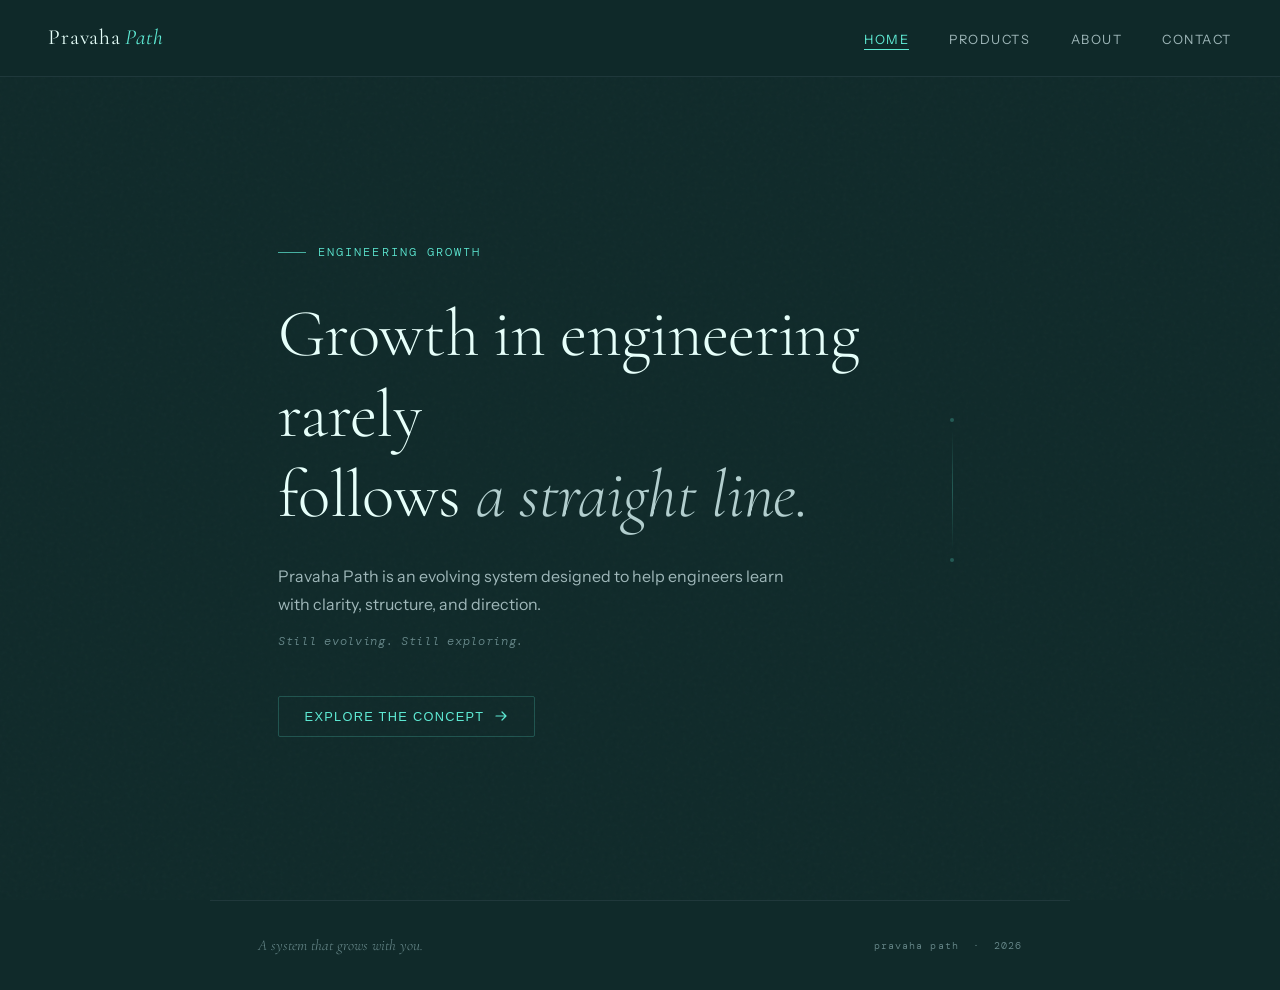
==== commit f99e24c2: "Modified UI" ====
--- a/index.html
+++ b/index.html
@@ -308,7 +308,7 @@
     }
 
     /* ══════════════════════════════════════
-       EXPLORATIONS (PRODUCTS) PAGE
+       PRODUCTS PAGE
     ══════════════════════════════════════ */
     .projects-header {
       margin-bottom: 1rem;
@@ -419,7 +419,7 @@
       color: var(--accent);
     }
 
-    /* ── Expandable system smooth fix ── */
+    /* Expandable layout system smoother */
     .card-body {
       display: grid;
       grid-template-rows: 0fr;
@@ -457,7 +457,7 @@
       max-width: 560px;
     }
 
-    /* ── NEW: Curious AI Interactive Micro-Previews ── */
+    /* ── Curious AI Intelligence Terminal Preview styling ── */
     .ai-preview-box {
       font-family: 'DM Mono', monospace;
       background: rgba(16, 42, 42, 0.4);
@@ -468,7 +468,6 @@
       max-width: 560px;
       font-size: 0.72rem;
       color: var(--text-soft);
-      position: relative;
     }
 
     .ai-preview-header {
@@ -490,7 +489,6 @@
       color: var(--accent);
     }
 
-    /* Map tree schematic design */
     .map-node {
       display: flex;
       align-items: center;
@@ -824,7 +822,7 @@
 
       <div class="projects-header">
         <h2 class="projects-title">Systems being<br><em style="font-family:'Cormorant Garamond',serif; font-style:italic; font-weight:300; color:var(--text-soft);">slowly shaped.</em></h2>
-        <p class="projects-desc">Each of these is a product in formation — click to glimpse the underlying intelligence.</p>
+        <p class="projects-desc">Click to expand each framework. Tailored for students building foundations, professionals planning cross-domain switches, and veterans tracking modern industry currents.</p>
       </div>
 
       <div class="projects-grid">
@@ -832,9 +830,9 @@
         <div class="project-card" tabindex="0" onclick="toggleCard(this)" onkeydown="if(event.key==='Enter'||event.key===' '){toggleCard(this); event.preventDefault();}">
           <div class="card-header">
             <div class="card-header-left">
-              <div class="card-number">01 &nbsp;/&nbsp; engine</div>
+              <div class="card-number">01 &nbsp;/&nbsp; trajectory</div>
               <h3 class="card-title">Learning Path</h3>
-              <p class="card-tagline">Dynamic vectors replacing rigid static roadmaps.</p>
+              <p class="card-tagline">Aligning orientation with native curiosity and market trends.</p>
             </div>
             <div class="card-chevron">
               <svg width="16" height="16" viewBox="0 0 16 16" fill="none">
@@ -845,21 +843,21 @@
           <div class="card-body">
             <div class="card-body-inner">
               <div class="card-body-content">
-                <p class="card-desc">An evolving model that analyzes your actual current codebases, commits, and conceptual blindspots to construct custom trajectories. It recalculates directions as you absorb content, filtering away the noise.</p>
+                <p class="card-desc">An intelligent compass that looks beyond general blueprints. By evaluating your direct mechanical or functional interests, it calculates an active learning trajectory tailored to you. It helps students lock onto deep specializations, and safely navigates mid-career professionals looking to decode modern, unfamiliar industry trends.</p>
                 
                 <div class="ai-preview-box">
                   <div class="ai-preview-header">
-                    <span>Engine Output Preview</span>
-                    <span>Active Vector</span>
+                    <span>Active Domain Engine</span>
+                    <span>Scope Scale</span>
                   </div>
                   <div class="ai-preview-stream">
-                    &gt; current_node: <span class="highlight">Concurreny/Async_IO</span><br>
-                    &gt; anomaly_detected: Over-indexing on theoretical primitives.<br>
-                    &gt; shifting_path_to: <span class="highlight">Distributed_Log_LSM_Trees</span> (Priority: High)
+                    &gt; current_focus: <span class="highlight">Embedded Systems (Firmware & RTOS)</span><br>
+                    &gt; target_vector: Industrial Automation / Edge AI Devices<br>
+                    &gt; system_evolution: Core framework extensible to Mechanical, Electrical, and Bio-Medical systems.
                   </div>
                 </div>
 
-                <div class="card-status">analytical simulation active</div>
+                <div class="card-status">orientation matrix online</div>
               </div>
             </div>
           </div>
@@ -868,9 +866,9 @@
         <div class="project-card" tabindex="0" onclick="toggleCard(this)" onkeydown="if(event.key==='Enter'||event.key===' '){toggleCard(this); event.preventDefault();}">
           <div class="card-header">
             <div class="card-header-left">
-              <div class="card-number">02 &nbsp;/&nbsp; engine</div>
+              <div class="card-number">02 &nbsp;/&nbsp; positioning</div>
               <h3 class="card-title">Interview Preparation</h3>
-              <p class="card-tagline">Clarity over recall. Pattern over pressure.</p>
+              <p class="card-tagline">Role-specific clarity structured for high-stakes moments.</p>
             </div>
             <div class="card-chevron">
               <svg width="16" height="16" viewBox="0 0 16 16" fill="none">
@@ -881,20 +879,21 @@
           <div class="card-body">
             <div class="card-body-inner">
               <div class="card-body-content">
-                <p class="card-desc">A behavioral and architecture coach that adapts in real-time. It doesn't quiz you on answers; it maps your cognitive patterns, identifying when you are leaning on memory instead of engineering fundamentals.</p>
+                <p class="card-desc">An adaptive evaluation co-pilot built to bridge preparation gaps. Instead of generic question banks, it generates precise diagnostics relative to the specific target role. Ideal for students pursuing their first technical milestone, or seasoned engineers switching sub-domains who need to adapt their existing knowledge to fit new evaluation standards.</p>
                 
                 <div class="ai-preview-box">
                   <div class="ai-preview-header">
-                    <span>Diagnostic Feed</span>
-                    <span>Co-Pilot Dialogue</span>
+                    <span>Role Diagnostic</span>
+                    <span>Evaluation Matrix</span>
                   </div>
                   <div class="ai-preview-stream">
-                    <span class="highlight">AI:</span> "Your architectural compromise here is valid, but you bypassed network partitioning limits. How does the cluster behave under a 45% packet loss?"<br>
-                    &gt; waiting for user response vector...
+                    &gt; targeted_role: <span class="highlight">Embedded Linux Engineer (Kernel/Drivers)</span><br>
+                    &gt; focus_areas: Memory Mapping, Interrupt Latency, POSIX Threading<br>
+                    &gt; cross_domain_bridge: Active
                   </div>
                 </div>
 
-                <div class="card-status">evaluation model priming</div>
+                <div class="card-status">preparation engine priming</div>
               </div>
             </div>
           </div>
@@ -903,9 +902,9 @@
         <div class="project-card" tabindex="0" onclick="toggleCard(this)" onkeydown="if(event.key==='Enter'||event.key===' '){toggleCard(this); event.preventDefault();}">
           <div class="card-header">
             <div class="card-header-left">
-              <div class="card-number">03 &nbsp;/&nbsp; engine</div>
+              <div class="card-number">03 &nbsp;/&nbsp; topology</div>
               <h3 class="card-title">Knowledge Map</h3>
-              <p class="card-tagline">Understanding how what you know is connected.</p>
+              <p class="card-tagline">Tracing the systemic distance from where you are to where you want to be.</p>
             </div>
             <div class="card-chevron">
               <svg width="16" height="16" viewBox="0 0 16 16" fill="none">
@@ -916,21 +915,21 @@
           <div class="card-body">
             <div class="card-body-inner">
               <div class="card-body-content">
-                <p class="card-desc">A graph topology of your engineering capacity. Gaps are tracked not as milestones failed, but as missing bridges between adjacent systems. True expertise lies in the structural connectivity.</p>
+                <p class="card-desc">A graphical topology displaying structural career distance. It analyzes your present baseline coordinates and explicitly maps out the precise, interconnected layers needed to reach your target professional node. Built to scale progressively from specific hardware domains outward into complex cross-disciplinary environments.</p>
                 
                 <div class="ai-preview-box">
                   <div class="ai-preview-header">
-                    <span>Graph Topology</span>
-                    <span>Live Schema</span>
+                    <span>Topological Bridge</span>
+                    <span>System Coordinates</span>
                   </div>
                   <div class="ai-preview-stream">
-                    <div class="map-node"><span class="map-line">[System_Design]</span> ── (Strong) ── <span class="highlight">[Load_Balancing]</span></div>
-                    <div class="map-node"><span class="map-line">[Load_Balancing]</span> ┄ (Frail Connection) ┄ <span class="highlight">[Consistent_Hashing]</span></div>
-                    &gt; structural_gaps_identified: 1
+                    <div class="map-node"><span class="map-line">[Current: Microcontrollers]</span> ── (Pathing) ── <span class="highlight">[Gateway: Device Drivers]</span></div>
+                    <div class="map-node"><span class="map-line">[Gateway: Device Drivers]</span> ┄ (Target Gap) ┄ <span class="highlight">[Destination: Automotive SoC Architect]</span></div>
+                    &gt; cross_disciplinary_scalability: Framework Ready
                   </div>
                 </div>
 
-                <div class="card-status">topological parsing live</div>
+                <div class="card-status">topological mapper running</div>
               </div>
             </div>
           </div>
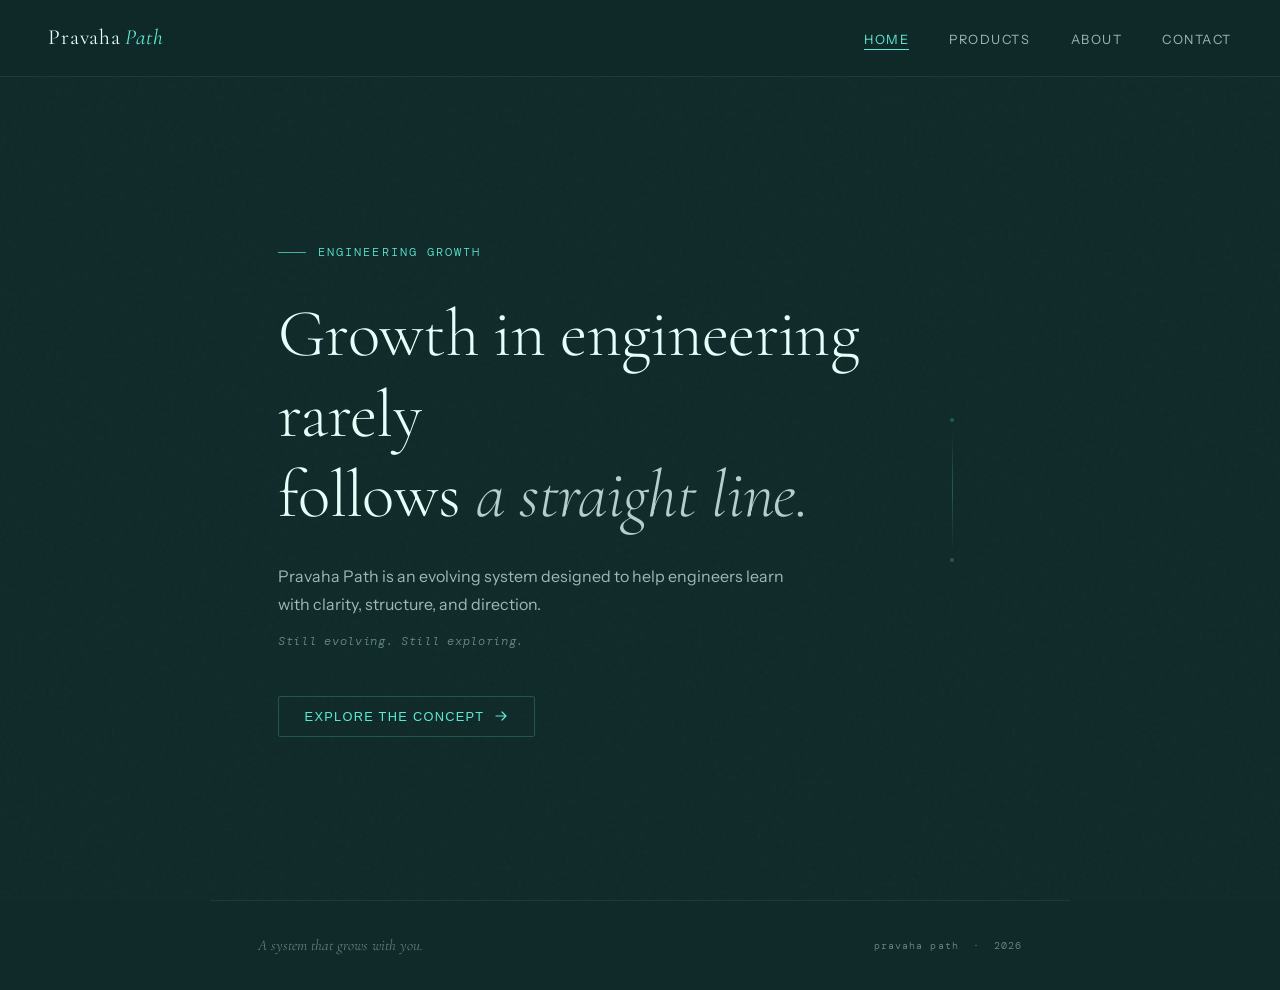
==== commit d5e47445: "Modified file structure" ====
--- a/index.html
+++ b/index.html
@@ -1,1064 +1,15 @@
 <!DOCTYPE html>
 <html lang="en">
 <head>
-  <meta charset="UTF-8" />
-  <meta name="viewport" content="width=device-width, initial-scale=1.0" />
-  <title>Pravaha Path — Engineering Growth</title>
-  <link rel="preconnect" href="https://fonts.googleapis.com" />
-  <link rel="preconnect" href="https://fonts.gstatic.com" crossorigin />
-  <link href="https://fonts.googleapis.com/css2?family=Cormorant+Garamond:ital,wght@0,300;0,400;0,500;1,300;1,400&family=DM+Mono:ital,wght@0,300;0,400;1,300&family=Instrument+Sans:wght@300;400;500&display=swap" rel="stylesheet" />
-
-  <style>
-    *, *::before, *::after {
-      box-sizing: border-box;
-      margin: 0;
-      padding: 0;
-    }
-
-    :root {
-      --bg:        #102A2A;
-      --surface:   #163636;
-      --surface2:  #122f2f;
-      --border:    rgba(148, 163, 184, 0.12);
-      --accent:    #5EEAD4;
-      --accent-dim:#3ecfb8;
-      --muted:     #9FB7B9;
-      --muted2:    #6B8C8E;
-      --text:      #E6FFFA;
-      --text-soft: #B2CECE;
-      --glow:      rgba(94, 234, 212, 0.06);
-    }
-
-    html { scroll-behavior: smooth; }
-
-    body {
-      font-family: 'Instrument Sans', sans-serif;
-      background: var(--bg);
-      color: var(--text);
-      min-height: 100vh;
-      overflow-x: hidden;
-      line-height: 1.65;
-    }
-
-    /* ── Noise texture overlay ── */
-    body::before {
-      content: '';
-      position: fixed;
-      inset: 0;
-      background-image: url("data:image/svg+xml,%3Csvg viewBox='0 0 256 256' xmlns='http://www.w3.org/2000/svg'%3E%3Cfilter id='n'%3E%3CfeTurbulence type='fractalNoise' baseFrequency='0.9' numOctaves='4' stitchTiles='stitch'/%3E%3C/filter%3E%3Crect width='100%25' height='100%25' filter='url(%23n)' opacity='0.035'/%3E%3C/svg%3E");
-      pointer-events: none;
-      z-index: 0;
-      opacity: 0.6;
-    }
-
-    /* ── Scrollbar ── */
-    ::-webkit-scrollbar { width: 4px; }
-    ::-webkit-scrollbar-track { background: var(--bg); }
-    ::-webkit-scrollbar-thumb { background: var(--border); border-radius: 2px; }
-
-    /* ══════════════════════════════════════
-       NAVBAR
-    ══════════════════════════════════════ */
-    nav {
-      position: fixed;
-      top: 0; left: 0; right: 0;
-      z-index: 100;
-      display: flex;
-      align-items: center;
-      justify-content: space-between;
-      padding: 1.25rem 3rem;
-      border-bottom: 1px solid var(--border);
-      background: rgba(16, 42, 42, 0.85);
-      backdrop-filter: blur(14px);
-      -webkit-backdrop-filter: blur(14px);
-      transition: padding 0.3s ease;
-    }
-
-    .nav-logo {
-      font-family: 'Cormorant Garamond', serif;
-      font-size: 1.35rem;
-      font-weight: 400;
-      letter-spacing: 0.04em;
-      color: var(--text);
-      text-decoration: none;
-      display: flex;
-      align-items: baseline;
-      gap: 0.25rem;
-    }
-
-    .nav-logo span {
-      color: var(--accent);
-      font-style: italic;
-    }
-
-    .nav-links {
-      display: flex;
-      gap: 2.5rem;
-      list-style: none;
-    }
-
-    .nav-links a {
-      font-size: 0.8rem;
-      font-weight: 400;
-      letter-spacing: 0.12em;
-      text-transform: uppercase;
-      color: var(--muted);
-      text-decoration: none;
-      transition: color 0.2s ease;
-      position: relative;
-    }
-
-    .nav-links a::after {
-      content: '';
-      position: absolute;
-      bottom: -3px;
-      left: 0;
-      width: 0;
-      height: 1px;
-      background: var(--accent);
-      transition: width 0.3s ease;
-    }
-
-    .nav-links a:hover { color: var(--text); }
-    .nav-links a:hover::after { width: 100%; }
-    .nav-links a.active { color: var(--accent); }
-    .nav-links a.active::after { width: 100%; }
-
-    /* ══════════════════════════════════════
-       PAGE SYSTEM
-    ══════════════════════════════════════ */
-    .page {
-      display: none;
-      min-height: 100vh;
-      padding-top: 5rem;
-      position: relative;
-      z-index: 1;
-      animation: fadeIn 0.45s ease forwards;
-    }
-
-    .page.active { display: block; }
-
-    @keyframes fadeIn {
-      from { opacity: 0; transform: translateY(12px); }
-      to   { opacity: 1; transform: translateY(0); }
-    }
-
-    /* ══════════════════════════════════════
-       HOME PAGE
-    ══════════════════════════════════════ */
-    .hero {
-      min-height: calc(100vh - 5rem);
-      display: flex;
-      flex-direction: column;
-      justify-content: center;
-      align-items: flex-start;
-      padding: 0 3rem;
-      max-width: 820px;
-      margin: 0 auto;
-    }
-
-    .hero-eyebrow {
-      font-family: 'DM Mono', monospace;
-      font-size: 0.72rem;
-      font-weight: 300;
-      letter-spacing: 0.18em;
-      text-transform: uppercase;
-      color: var(--accent);
-      margin-bottom: 2rem;
-      display: flex;
-      align-items: center;
-      gap: 0.75rem;
-    }
-
-    .hero-eyebrow::before {
-      content: '';
-      display: inline-block;
-      width: 28px;
-      height: 1px;
-      background: var(--accent);
-      opacity: 0.7;
-    }
-
-    .hero-title {
-      font-family: 'Cormorant Garamond', serif;
-      font-size: clamp(2.4rem, 5.5vw, 4.2rem);
-      font-weight: 300;
-      line-height: 1.2;
-      color: var(--text);
-      margin-bottom: 1.6rem;
-      letter-spacing: -0.01em;
-    }
-
-    .hero-title em {
-      font-style: italic;
-      color: var(--text-soft);
-    }
-
-    .hero-subtitle {
-      font-size: 1rem;
-      font-weight: 300;
-      color: var(--muted);
-      max-width: 520px;
-      margin-bottom: 0.9rem;
-      line-height: 1.75;
-    }
-
-    .hero-whisper {
-      font-family: 'DM Mono', monospace;
-      font-size: 0.72rem;
-      font-weight: 300;
-      color: var(--muted2);
-      letter-spacing: 0.06em;
-      margin-bottom: 2.8rem;
-      font-style: italic;
-    }
-
-    .btn-primary {
-      display: inline-flex;
-      align-items: center;
-      gap: 0.6rem;
-      font-size: 0.8rem;
-      font-weight: 500;
-      letter-spacing: 0.1em;
-      text-transform: uppercase;
-      color: var(--accent);
-      text-decoration: none;
-      border: 1px solid rgba(94, 234, 212, 0.22);
-      padding: 0.75rem 1.6rem;
-      border-radius: 2px;
-      background: transparent;
-      cursor: pointer;
-      transition: all 0.25s ease;
-      position: relative;
-      overflow: hidden;
-    }
-
-    .btn-primary::before {
-      content: '';
-      position: absolute;
-      inset: 0;
-      background: var(--glow);
-      opacity: 0;
-      transition: opacity 0.25s ease;
-    }
-
-    .btn-primary:hover::before { opacity: 1; }
-    .btn-primary:hover {
-      border-color: rgba(94, 234, 212, 0.45);
-      color: var(--text);
-    }
-
-    .btn-primary svg {
-      transition: transform 0.2s ease;
-    }
-    .btn-primary:hover svg { transform: translateX(4px); }
-
-    /* Decorative vertical line */
-    .hero-deco {
-      position: absolute;
-      right: 6rem;
-      top: 50%;
-      transform: translateY(-50%);
-      display: flex;
-      flex-direction: column;
-      align-items: center;
-      gap: 0.5rem;
-      opacity: 0.25;
-    }
-
-    .hero-deco-line {
-      width: 1px;
-      height: 120px;
-      background: linear-gradient(to bottom, transparent, var(--accent), transparent);
-    }
-
-    .hero-deco-dot {
-      width: 4px;
-      height: 4px;
-      border-radius: 50%;
-      background: var(--accent);
-    }
-
-    /* ── SECTION WRAPPERS ── */
-    .section {
-      max-width: 860px;
-      margin: 0 auto;
-      padding: 5rem 3rem;
-    }
-
-    .section-label {
-      font-family: 'DM Mono', monospace;
-      font-size: 0.68rem;
-      font-weight: 300;
-      letter-spacing: 0.2em;
-      text-transform: uppercase;
-      color: var(--accent);
-      margin-bottom: 3rem;
-      display: flex;
-      align-items: center;
-      gap: 0.75rem;
-    }
-
-    .section-label::before {
-      content: '';
-      width: 20px;
-      height: 1px;
-      background: var(--accent);
-      opacity: 0.6;
-    }
-
-    /* ══════════════════════════════════════
-       PRODUCTS PAGE
-    ══════════════════════════════════════ */
-    .projects-header {
-      margin-bottom: 1rem;
-    }
-
-    .projects-title {
-      font-family: 'Cormorant Garamond', serif;
-      font-size: clamp(1.8rem, 3.5vw, 2.8rem);
-      font-weight: 300;
-      color: var(--text);
-      margin-bottom: 0.75rem;
-    }
-
-    .projects-desc {
-      font-size: 0.9rem;
-      color: var(--muted);
-      max-width: 480px;
-      line-height: 1.75;
-    }
-
-    .projects-grid {
-      display: grid;
-      grid-template-columns: 1fr;
-      margin-top: 3.5rem;
-      border: 1px solid var(--border);
-    }
-
-    /* ── Accordion card ── */
-    .project-card {
-      background: var(--surface);
-      border-bottom: 1px solid var(--border);
-      position: relative;
-      cursor: pointer;
-      transition: background 0.3s ease, border-color 0.3s ease, box-shadow 0.3s ease;
-      outline: none;
-    }
-
-    .project-card:last-child { border-bottom: none; }
-
-    .project-card::before {
-      content: '';
-      position: absolute;
-      left: 0; top: 0; bottom: 0;
-      width: 2px;
-      background: var(--accent);
-      opacity: 0;
-      transition: opacity 0.3s ease;
-    }
-
-    .project-card:hover { background: var(--surface2); }
-    .project-card:hover::before { opacity: 0.5; }
-
-    .project-card.open {
-      background: var(--surface2);
-      box-shadow: inset 0 0 0 1px rgba(94, 234, 212, 0.15), 0 0 24px rgba(94, 234, 212, 0.04);
-    }
-
-    .project-card.open::before { opacity: 1; }
-
-    .card-header {
-      display: flex;
-      align-items: center;
-      justify-content: space-between;
-      gap: 1.5rem;
-      padding: 2rem 2.5rem;
-    }
-
-    .card-header-left { flex: 1; }
-
-    .card-number {
-      font-family: 'DM Mono', monospace;
-      font-size: 0.65rem;
-      font-weight: 300;
-      color: var(--muted2);
-      letter-spacing: 0.12em;
-      margin-bottom: 0.6rem;
-    }
-
-    .card-title {
-      font-family: 'Cormorant Garamond', serif;
-      font-size: 1.35rem;
-      font-weight: 400;
-      color: var(--text);
-      letter-spacing: 0.01em;
-      margin-bottom: 0.4rem;
-    }
-
-    .card-tagline {
-      font-size: 0.82rem;
-      color: var(--muted);
-      font-style: italic;
-      line-height: 1.55;
-    }
-
-    .card-chevron {
-      width: 28px;
-      height: 28px;
-      display: flex;
-      align-items: center;
-      justify-content: center;
-      flex-shrink: 0;
-      color: var(--muted2);
-      transition: transform 0.35s ease, color 0.25s ease;
-    }
-
-    .project-card.open .card-chevron {
-      transform: rotate(180deg);
-      color: var(--accent);
-    }
-
-    /* Expandable layout system smoother */
-    .card-body {
-      display: grid;
-      grid-template-rows: 0fr;
-      transition: grid-template-rows 0.38s ease;
-    }
-
-    .project-card.open .card-body {
-      grid-template-rows: 1fr;
-    }
-
-    .card-body-inner {
-      overflow: hidden;
-      min-height: 0;
-    }
-
-    .card-body-content {
-      padding: 0 2.5rem 2.2rem;
-      display: flex;
-      flex-direction: column;
-      gap: 1.25rem;
-      opacity: 0;
-      transform: translateY(6px);
-      transition: opacity 0.3s ease 0.08s, transform 0.3s ease 0.08s;
-    }
-
-    .project-card.open .card-body-content {
-      opacity: 1;
-      transform: translateY(0);
-    }
-
-    .card-desc {
-      font-size: 0.875rem;
-      color: var(--muted);
-      line-height: 1.78;
-      max-width: 560px;
-    }
-
-    /* ── Curious AI Intelligence Terminal Preview styling ── */
-    .ai-preview-box {
-      font-family: 'DM Mono', monospace;
-      background: rgba(16, 42, 42, 0.4);
-      border: 1px dashed rgba(94, 234, 212, 0.15);
-      border-radius: 4px;
-      padding: 1rem 1.25rem;
-      margin-top: 0.5rem;
-      max-width: 560px;
-      font-size: 0.72rem;
-      color: var(--text-soft);
-    }
-
-    .ai-preview-header {
-      display: flex;
-      justify-content: space-between;
-      color: var(--muted2);
-      border-bottom: 1px solid rgba(148, 163, 184, 0.08);
-      padding-bottom: 0.4rem;
-      margin-bottom: 0.6rem;
-      text-transform: uppercase;
-      letter-spacing: 0.05em;
-    }
-
-    .ai-preview-stream {
-      line-height: 1.6;
-    }
-
-    .ai-preview-stream span.highlight {
-      color: var(--accent);
-    }
-
-    .map-node {
-      display: flex;
-      align-items: center;
-      gap: 0.5rem;
-      margin: 0.25rem 0;
-    }
-    .map-line {
-      color: var(--muted2);
-      opacity: 0.5;
-    }
-
-    .card-status {
-      display: inline-flex;
-      align-items: center;
-      gap: 0.45rem;
-      font-family: 'DM Mono', monospace;
-      font-size: 0.65rem;
-      color: var(--muted2);
-      letter-spacing: 0.08em;
-      margin-top: 0.5rem;
-    }
-
-    .card-status::before {
-      content: '';
-      width: 5px;
-      height: 5px;
-      border-radius: 50%;
-      background: var(--accent);
-      opacity: 0.45;
-      animation: pulse 2.5s ease infinite;
-    }
-
-    @keyframes pulse {
-      0%, 100% { opacity: 0.45; }
-      50%       { opacity: 0.9; }
-    }
-
-    .projects-more {
-      margin-top: 2.5rem;
-      font-family: 'DM Mono', monospace;
-      font-size: 0.7rem;
-      font-weight: 300;
-      color: var(--muted2);
-      font-style: italic;
-      letter-spacing: 0.06em;
-    }
-
-    /* ══════════════════════════════════════
-       ABOUT PAGE
-    ══════════════════════════════════════ */
-    .about-body {
-      max-width: 600px;
-    }
-
-    .about-title {
-      font-family: 'Cormorant Garamond', serif;
-      font-size: clamp(1.8rem, 3.5vw, 2.8rem);
-      font-weight: 300;
-      color: var(--text);
-      margin-bottom: 2.5rem;
-      line-height: 1.3;
-    }
-
-    .about-text {
-      font-size: 0.95rem;
-      color: var(--muted);
-      line-height: 1.85;
-      margin-bottom: 1.25rem;
-    }
-
-    .about-text strong {
-      color: var(--text-soft);
-      font-weight: 400;
-    }
-
-    .about-divider {
-      width: 40px;
-      height: 1px;
-      background: var(--border);
-      margin: 2.5rem 0;
-    }
-
-    .about-creator {
-      font-family: 'DM Mono', monospace;
-      font-size: 0.75rem;
-      font-weight: 300;
-      color: var(--muted2);
-      letter-spacing: 0.08em;
-    }
-
-    .about-creator span {
-      color: var(--muted);
-    }
-
-    .about-link {
-      display: inline-flex;
-      align-items: center;
-      gap: 0.5rem;
-      margin-top: 2rem;
-      font-size: 0.85rem;
-      color: var(--accent);
-      text-decoration: none;
-      letter-spacing: 0.04em;
-      transition: gap 0.2s ease, opacity 0.2s ease;
-      border-bottom: 1px solid rgba(45, 212, 191, 0.2);
-      padding-bottom: 2px;
-    }
-
-    .about-link:hover {
-      gap: 0.8rem;
-      opacity: 0.85;
-    }
-
-    /* ══════════════════════════════════════
-       CONTACT PAGE
-    ══════════════════════════════════════ */
-    .contact-title {
-      font-family: 'Cormorant Garamond', serif;
-      font-size: clamp(1.8rem, 3.5vw, 2.8rem);
-      font-weight: 300;
-      color: var(--text);
-      margin-bottom: 0.75rem;
-    }
-
-    .contact-desc {
-      font-size: 0.875rem;
-      color: var(--muted);
-      margin-bottom: 3rem;
-      line-height: 1.7;
-    }
-
-    .feedback-section {
-      margin-top: 1rem;
-    }
-
-    .feedback-label {
-      font-family: 'DM Mono', monospace;
-      font-size: 0.68rem;
-      letter-spacing: 0.15em;
-      text-transform: uppercase;
-      color: var(--muted2);
-      margin-bottom: 1rem;
-      display: block;
-    }
-
-    .feedback-textarea {
-      width: 100%;
-      max-width: 480px;
-      min-height: 120px;
-      background: var(--surface);
-      border: 1px solid var(--border);
-      border-radius: 2px;
-      color: var(--text);
-      font-family: 'Instrument Sans', sans-serif;
-      font-size: 0.875rem;
-      font-weight: 300;
-      padding: 1rem 1.2rem;
-      resize: vertical;
-      outline: none;
-      transition: border-color 0.2s ease;
-      line-height: 1.65;
-    }
-
-    .feedback-textarea::placeholder { color: var(--muted2); }
-    .feedback-textarea:focus { border-color: rgba(45, 212, 191, 0.35); }
-
-    .feedback-btn {
-      display: inline-flex;
-      align-items: center;
-      gap: 0.6rem;
-      margin-top: 1rem;
-      font-size: 0.78rem;
-      font-weight: 500;
-      letter-spacing: 0.1em;
-      text-transform: uppercase;
-      color: var(--accent);
-      border: 1px solid rgba(45, 212, 191, 0.25);
-      padding: 0.65rem 1.4rem;
-      border-radius: 2px;
-      background: transparent;
-      cursor: pointer;
-      transition: all 0.2s ease;
-      font-family: 'Instrument Sans', sans-serif;
-    }
-
-    .feedback-btn:hover {
-      background: var(--glow);
-      border-color: rgba(94, 234, 212, 0.5);
-    }
-
-    .feedback-hint {
-      margin-top: 1.25rem;
-      font-family: 'DM Mono', monospace;
-      font-size: 0.68rem;
-      font-weight: 300;
-      color: var(--muted2);
-      font-style: italic;
-      letter-spacing: 0.05em;
-    }
-
-    /* ══════════════════════════════════════
-       FOOTER
-    ══════════════════════════════════════ */
-    .footer {
-      border-top: 1px solid var(--border);
-      padding: 2rem 3rem;
-      max-width: 860px;
-      margin: 0 auto;
-      display: flex;
-      align-items: center;
-      justify-content: space-between;
-      gap: 1rem;
-      flex-wrap: wrap;
-    }
-
-    .footer-left {
-      font-family: 'Cormorant Garamond', serif;
-      font-size: 0.95rem;
-      font-weight: 300;
-      color: var(--muted2);
-      font-style: italic;
-    }
-
-    .footer-right {
-      font-family: 'DM Mono', monospace;
-      font-size: 0.65rem;
-      font-weight: 300;
-      color: var(--muted2);
-      letter-spacing: 0.1em;
-    }
-
-    /* ── HAMBURGER ── */
-    .hamburger {
-      display: none;
-      flex-direction: column;
-      gap: 5px;
-      cursor: pointer;
-      padding: 4px;
-    }
-
-    .hamburger span {
-      width: 22px;
-      height: 1px;
-      background: var(--muted);
-      transition: all 0.25s ease;
-    }
-
-    /* ── RESPONSIVE ── */
-    @media (max-width: 700px) {
-      nav { padding: 1rem 1.5rem; }
-      .hero { padding: 0 1.5rem; }
-      .section { padding: 3.5rem 1.5rem; }
-      .footer { padding: 1.5rem; }
-      .hero-deco { display: none; }
-
-      .nav-links {
-        display: none;
-        position: fixed;
-        top: 60px;
-        left: 0; right: 0;
-        flex-direction: column;
-        background: rgba(11, 46, 43, 0.97);
-        backdrop-filter: blur(14px);
-        padding: 2rem 1.5rem;
-        gap: 1.5rem;
-        border-bottom: 1px solid var(--border);
-      }
-
-      .nav-links.open { display: flex; }
-      .hamburger { display: flex; }
-      .feedback-textarea { max-width: 100%; }
-    }
-  </style>
+  <meta charset="UTF-8">
+  <meta http-equiv="refresh" content="0; url=./Home/index.html">
+  <title>Pravaha Path</title>
+  <script>
+    // Immediate JavaScript fallback redirection
+    window.location.href = "./Home/index.html";
+  </script>
 </head>
 <body>
-
-  <nav id="navbar">
-    <a class="nav-logo" href="javascript:void(0)" onclick="showPage('home')">
-      Pravaha <span>Path</span>
-    </a>
-
-    <ul class="nav-links" id="navLinks">
-      <li><a href="javascript:void(0)" onclick="showPage('home')"    id="nav-home"     class="active">Home</a></li>
-      <li><a href="javascript:void(0)" onclick="showPage('projects')" id="nav-projects">Products</a></li>
-      <li><a href="javascript:void(0)" onclick="showPage('about')"   id="nav-about">About</a></li>
-      <li><a href="javascript:void(0)" onclick="showPage('contact')" id="nav-contact">Contact</a></li>
-    </ul>
-
-    <div class="hamburger" id="hamburger" onclick="toggleMenu()">
-      <span></span><span></span><span></span>
-    </div>
-  </nav>
-
-  <div class="page active" id="page-home">
-    <section class="hero" style="position:relative;">
-      <div class="hero-eyebrow">Engineering Growth</div>
-
-      <h1 class="hero-title">
-        Growth in engineering rarely<br>follows <em>a straight line.</em>
-      </h1>
-
-      <p class="hero-subtitle">
-        Pravaha Path is an evolving system designed to help engineers learn with clarity, structure, and direction.
-      </p>
-
-      <p class="hero-whisper">Still evolving. Still exploring.</p>
-
-      <button class="btn-primary" onclick="showPage('projects')">
-        Explore the Concept
-        <svg width="14" height="14" viewBox="0 0 14 14" fill="none">
-          <path d="M2 7h10M8 3l4 4-4 4" stroke="currentColor" stroke-width="1.2" stroke-linecap="round" stroke-linejoin="round"/>
-        </svg>
-      </button>
-
-      <div class="hero-deco">
-        <div class="hero-deco-dot"></div>
-        <div class="hero-deco-line"></div>
-        <div class="hero-deco-dot"></div>
-      </div>
-    </section>
-
-    <footer class="footer">
-      <div class="footer-left">A system that grows with you.</div>
-      <div class="footer-right">pravaha path &nbsp;·&nbsp; 2026</div>
-    </footer>
-  </div>
-
-  <div class="page" id="page-projects">
-    <div class="section">
-      <div class="section-label">Products</div>
-
-      <div class="projects-header">
-        <h2 class="projects-title">Systems being<br><em style="font-family:'Cormorant Garamond',serif; font-style:italic; font-weight:300; color:var(--text-soft);">slowly shaped.</em></h2>
-        <p class="projects-desc">Click to expand each framework. Tailored for students building foundations, professionals planning cross-domain switches, and veterans tracking modern industry currents.</p>
-      </div>
-
-      <div class="projects-grid">
-
-        <div class="project-card" tabindex="0" onclick="toggleCard(this)" onkeydown="if(event.key==='Enter'||event.key===' '){toggleCard(this); event.preventDefault();}">
-          <div class="card-header">
-            <div class="card-header-left">
-              <div class="card-number">01 &nbsp;/&nbsp; trajectory</div>
-              <h3 class="card-title">Learning Path</h3>
-              <p class="card-tagline">Aligning orientation with native curiosity and market trends.</p>
-            </div>
-            <div class="card-chevron">
-              <svg width="16" height="16" viewBox="0 0 16 16" fill="none">
-                <path d="M3 6l5 5 5-5" stroke="currentColor" stroke-width="1.3" stroke-linecap="round" stroke-linejoin="round"/>
-              </svg>
-            </div>
-          </div>
-          <div class="card-body">
-            <div class="card-body-inner">
-              <div class="card-body-content">
-                <p class="card-desc">An intelligent compass that looks beyond general blueprints. By evaluating your direct mechanical or functional interests, it calculates an active learning trajectory tailored to you. It helps students lock onto deep specializations, and safely navigates mid-career professionals looking to decode modern, unfamiliar industry trends.</p>
-                
-                <div class="ai-preview-box">
-                  <div class="ai-preview-header">
-                    <span>Active Domain Engine</span>
-                    <span>Scope Scale</span>
-                  </div>
-                  <div class="ai-preview-stream">
-                    &gt; current_focus: <span class="highlight">Embedded Systems (Firmware & RTOS)</span><br>
-                    &gt; target_vector: Industrial Automation / Edge AI Devices<br>
-                    &gt; system_evolution: Core framework extensible to Mechanical, Electrical, and Bio-Medical systems.
-                  </div>
-                </div>
-
-                <div class="card-status">orientation matrix online</div>
-              </div>
-            </div>
-          </div>
-        </div>
-
-        <div class="project-card" tabindex="0" onclick="toggleCard(this)" onkeydown="if(event.key==='Enter'||event.key===' '){toggleCard(this); event.preventDefault();}">
-          <div class="card-header">
-            <div class="card-header-left">
-              <div class="card-number">02 &nbsp;/&nbsp; positioning</div>
-              <h3 class="card-title">Interview Preparation</h3>
-              <p class="card-tagline">Role-specific clarity structured for high-stakes moments.</p>
-            </div>
-            <div class="card-chevron">
-              <svg width="16" height="16" viewBox="0 0 16 16" fill="none">
-                <path d="M3 6l5 5 5-5" stroke="currentColor" stroke-width="1.3" stroke-linecap="round" stroke-linejoin="round"/>
-              </svg>
-            </div>
-          </div>
-          <div class="card-body">
-            <div class="card-body-inner">
-              <div class="card-body-content">
-                <p class="card-desc">An adaptive evaluation co-pilot built to bridge preparation gaps. Instead of generic question banks, it generates precise diagnostics relative to the specific target role. Ideal for students pursuing their first technical milestone, or seasoned engineers switching sub-domains who need to adapt their existing knowledge to fit new evaluation standards.</p>
-                
-                <div class="ai-preview-box">
-                  <div class="ai-preview-header">
-                    <span>Role Diagnostic</span>
-                    <span>Evaluation Matrix</span>
-                  </div>
-                  <div class="ai-preview-stream">
-                    &gt; targeted_role: <span class="highlight">Embedded Linux Engineer (Kernel/Drivers)</span><br>
-                    &gt; focus_areas: Memory Mapping, Interrupt Latency, POSIX Threading<br>
-                    &gt; cross_domain_bridge: Active
-                  </div>
-                </div>
-
-                <div class="card-status">preparation engine priming</div>
-              </div>
-            </div>
-          </div>
-        </div>
-
-        <div class="project-card" tabindex="0" onclick="toggleCard(this)" onkeydown="if(event.key==='Enter'||event.key===' '){toggleCard(this); event.preventDefault();}">
-          <div class="card-header">
-            <div class="card-header-left">
-              <div class="card-number">03 &nbsp;/&nbsp; topology</div>
-              <h3 class="card-title">Knowledge Map</h3>
-              <p class="card-tagline">Tracing the systemic distance from where you are to where you want to be.</p>
-            </div>
-            <div class="card-chevron">
-              <svg width="16" height="16" viewBox="0 0 16 16" fill="none">
-                <path d="M3 6l5 5 5-5" stroke="currentColor" stroke-width="1.3" stroke-linecap="round" stroke-linejoin="round"/>
-              </svg>
-            </div>
-          </div>
-          <div class="card-body">
-            <div class="card-body-inner">
-              <div class="card-body-content">
-                <p class="card-desc">A graphical topology displaying structural career distance. It analyzes your present baseline coordinates and explicitly maps out the precise, interconnected layers needed to reach your target professional node. Built to scale progressively from specific hardware domains outward into complex cross-disciplinary environments.</p>
-                
-                <div class="ai-preview-box">
-                  <div class="ai-preview-header">
-                    <span>Topological Bridge</span>
-                    <span>System Coordinates</span>
-                  </div>
-                  <div class="ai-preview-stream">
-                    <div class="map-node"><span class="map-line">[Current: Microcontrollers]</span> ── (Pathing) ── <span class="highlight">[Gateway: Device Drivers]</span></div>
-                    <div class="map-node"><span class="map-line">[Gateway: Device Drivers]</span> ┄ (Target Gap) ┄ <span class="highlight">[Destination: Automotive SoC Architect]</span></div>
-                    &gt; cross_disciplinary_scalability: Framework Ready
-                  </div>
-                </div>
-
-                <div class="card-status">topological mapper running</div>
-              </div>
-            </div>
-          </div>
-        </div>
-
-      </div>
-
-      <p class="projects-more">Some systems are still undefined.</p>
-    </div>
-
-    <footer class="footer">
-      <div class="footer-left">Every system begins as a question.</div>
-      <div class="footer-right">pravaha path &nbsp;·&nbsp; 2026</div>
-    </footer>
-  </div>
-
-  <div class="page" id="page-about">
-    <div class="section">
-      <div class="section-label">The reason this exists</div>
-
-      <div class="about-body">
-        <h2 class="about-title">Why Pravaha Path?</h2>
-
-        <p class="about-text">
-          Learning engineering is often <strong>fragmented</strong>.<br>
-          There are tutorials, courses, and documentation — but very little guidance on how concepts connect together over time.
-        </p>
-
-        <p class="about-text">
-          Pravaha Path is an attempt to explore a more structured approach to engineering growth. Not as a platform. But as a <strong>system that evolves with the learner.</strong>
-        </p>
-
-        <p class="about-text">
-          The name comes from the idea of flow — a current that moves with intention, not just speed. Engineering growth, when given the right structure, can feel like that.
-        </p>
-
-        <div class="about-divider"></div>
-
-        <p class="about-creator">
-          Created by &nbsp;<span>Devaharsha M</span>
-        </p>
-
-        <a class="about-link" href="https://prajnaedge.dev/#page-about" rel="noopener noreferrer">
-          Explore the systems-thinking side
-          <svg width="14" height="14" viewBox="0 0 14 14" fill="none">
-            <path d="M2 7h10M8 3l4 4-4 4" stroke="currentColor" stroke-width="1.2" stroke-linecap="round" stroke-linejoin="round"/>
-          </svg>
-        </a>
-      </div>
-    </div>
-
-    <footer class="footer">
-      <div class="footer-left">Structure gives growth a direction.</div>
-      <div class="footer-right">pravaha path &nbsp;·&nbsp; 2026</div>
-    </footer>
-  </div>
-
-  <div class="page" id="page-contact">
-    <div class="section">
-      <div class="section-label">Feedback & Thoughts</div>
-
-      <h2 class="contact-title">Feedback &amp; Thoughts</h2>
-      <p class="contact-desc">Pravaha Path is still evolving.<br>Suggestions, ideas, and reflections are always welcome.</p>
-
-      <div class="feedback-section">
-        <label class="feedback-label" for="feedback-input">Your thoughts</label>
-        <textarea
-          id="feedback-input"
-          class="feedback-textarea"
-          placeholder="A concept, a question, or something you've been exploring..."
-        ></textarea>
-        <br>
-        <button class="feedback-btn" onclick="sendFeedback()">
-          <svg width="13" height="13" viewBox="0 0 13 13" fill="none">
-            <path d="M1 6.5h11M7.5 2.5l4 4-4 4" stroke="currentColor" stroke-width="1.2" stroke-linecap="round" stroke-linejoin="round"/>
-          </svg>
-          Send Feedback
-        </button>
-        <p class="feedback-hint">Some systems improve through iteration.</p>
-      </div>
-
-    </div>
-
-    <footer class="footer">
-      <div class="footer-left">Good ideas deserve good conversations.</div>
-      <div class="footer-right">pravaha path &nbsp;·&nbsp; 2026</div>
-    </footer>
-  </div>
-
-  <script>
-    const pages = ['home', 'projects', 'about', 'contact'];
-
-    function showPage(id) {
-      pages.forEach(p => {
-        document.getElementById('page-' + p).classList.remove('active');
-        document.getElementById('nav-' + p).classList.remove('active');
-      });
-
-      document.getElementById('page-' + id).classList.add('active');
-      document.getElementById('nav-' + id).classList.add('active');
-
-      window.scrollTo({ top: 0, behavior: 'smooth' });
-      document.getElementById('navLinks').classList.remove('open');
-      return false;
-    }
-
-    function toggleMenu() {
-      document.getElementById('navLinks').classList.toggle('open');
-    }
-
-    function toggleCard(card) {
-      const isOpen = card.classList.contains('open');
-      document.querySelectorAll('.project-card').forEach(c => c.classList.remove('open'));
-      if (!isOpen) card.classList.add('open');
-    }
-
-    function sendFeedback() {
-      const body = document.getElementById('feedback-input').value.trim();
-      if (!body) {
-        alert('Please enter feedback before submitting.');
-        document.getElementById('feedback-input').focus();
-        return;
-      }
-      const subject = encodeURIComponent('Pravaha Path Feedback');
-      const encodedBody = encodeURIComponent(body);
-      const mailtoLink = `mailto:hello@pravahpath.dev?subject=${subject}&body=${encodedBody}`;
-      window.open(mailtoLink, '_blank');
-    }
-  </script>
-
+  <p>Redirecting to <a href="./Home/index.html">Pravaha Path</a>...</p>
 </body>
 </html>
